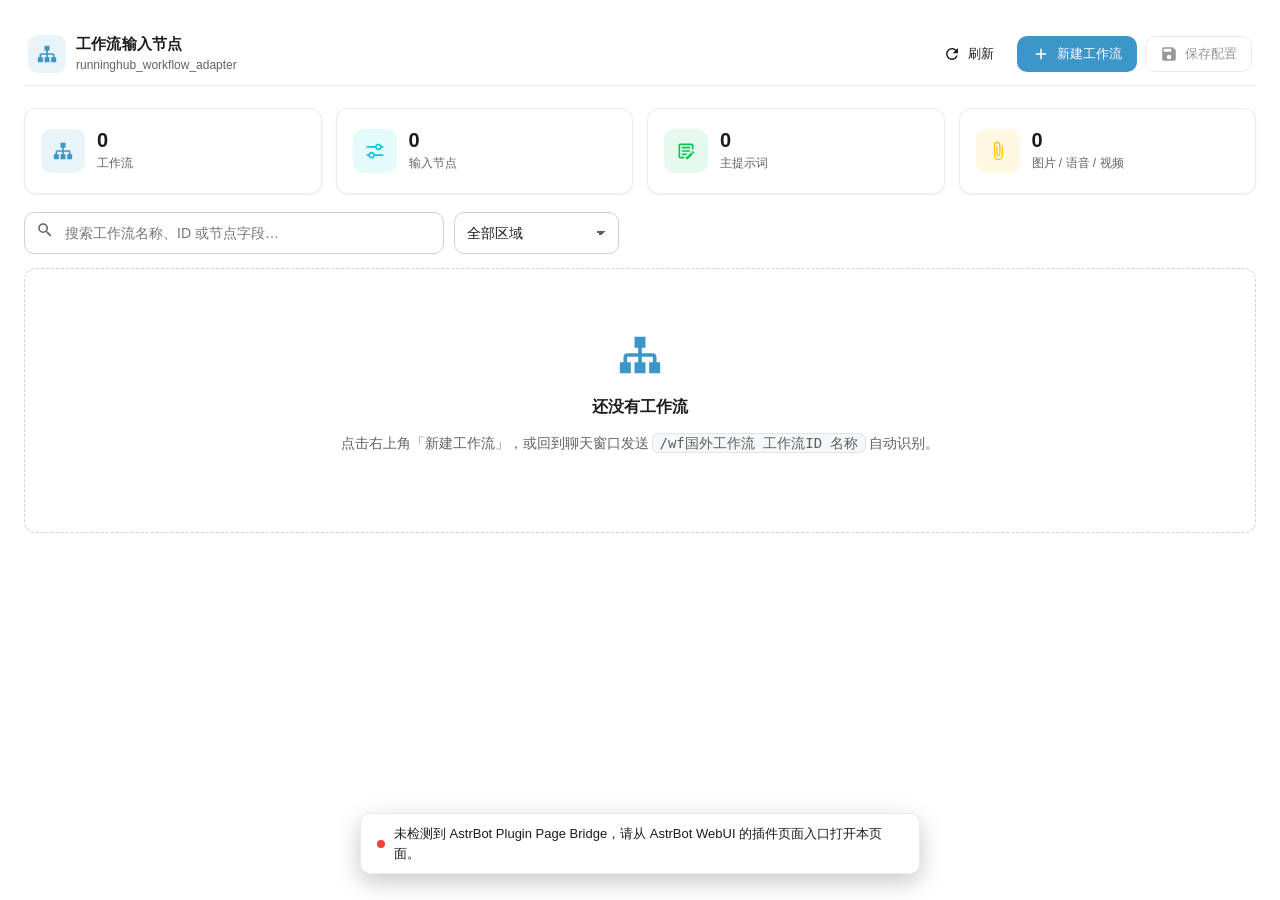
==== pages/workflow-editor/index.html @ 3db3327e "feat: select which recognized nodes to add in page" ====
<!doctype html>
<html lang="zh-CN">
<head>
<meta charset="utf-8">
<meta name="viewport" content="width=device-width, initial-scale=1">
<meta name="color-scheme" content="light dark">
<title>工作流节点配置</title>
<link rel="stylesheet" href="./style.css">
<style>
*{box-sizing:border-box}
.hidden{display:none!important}
:root{
  --primary:#3c96ca;--primary-dark:#1565c0;--primary-light:#e8f3fa;
  --secondary:#2f86bd;--info:#03c9d7;--success:#00c853;--warning:#ffc107;--error:#f44336;
  --bg:#ffffff;--surface:#ffffff;--surface-2:#f6f7fb;--text:#1b1c1d;--muted:rgba(0,0,0,.62);
  --border:#d0d0d0;--divider:rgba(0,0,0,.08);
  --radius:12px;--shadow:0 1px 2px rgba(0,0,0,.06);--shadow-2:0 6px 18px rgba(0,0,0,.10);
  --overlay:rgba(0,0,0,.46);
}
@media (prefers-color-scheme: dark){
  :root{
    --primary:#5ba4d4;--primary-dark:#3a8ab8;--primary-light:#1a2e3d;
    --secondary:#4a95c4;--info:#03c9d7;--success:#52c41a;--warning:#faad14;--error:#ff4d4f;
    --bg:#1a1a1a;--surface:#242424;--surface-2:#2a2a2a;--text:#e8eaed;--muted:rgba(255,255,255,.68);
    --border:#3a3a3a;--divider:rgba(255,255,255,.08);
    --shadow:0 1px 2px rgba(0,0,0,.42);--shadow-2:0 8px 22px rgba(0,0,0,.42);
    --overlay:rgba(0,0,0,.58);
  }
}
html,body{height:100%}
body{
  margin:0;background:var(--bg);color:var(--text);
  font:14px/1.5 Roboto,"Helvetica Neue",Arial,"Segoe UI","PingFang SC","Microsoft YaHei",sans-serif;
  -webkit-font-smoothing:antialiased;
}
svg.icon{display:block;flex:0 0 auto}
.rotate-180{transform:rotate(180deg)}
button{font:inherit;cursor:pointer}
button:disabled{opacity:.45;cursor:not-allowed}
input,select,textarea{
  font:inherit;color:var(--text);background:var(--surface);border:1px solid var(--border);
  border-radius:10px;min-height:42px;padding:9px 12px;outline:none;transition:border-color .15s,box-shadow .15s;
}
input:hover,select:hover,textarea:hover{border-color:rgba(60,150,202,.55)}
input:focus,select:focus,textarea:focus{border-color:var(--primary);box-shadow:0 0 0 1px var(--primary)}
textarea{resize:vertical;min-height:68px}
.app{max-width:1400px;margin:0 auto;padding:22px 24px 72px}
.topbar{
  position:sticky;top:0;z-index:30;display:flex;align-items:center;gap:12px;height:64px;
  padding:0 4px;margin-bottom:22px;background:var(--bg);border-bottom:1px solid var(--divider);
}
.brand{display:flex;align-items:center;gap:10px;min-width:0;margin-right:auto}
.logo-mark{
  width:38px;height:38px;border-radius:10px;flex:0 0 auto;display:grid;place-items:center;
  background:var(--primary-light);color:var(--primary);
}
.brand h1{margin:0;font-size:15px;font-weight:600;letter-spacing:.2px}
.brand .sub{margin:1px 0 0;color:var(--muted);font-size:12px;white-space:nowrap;overflow:hidden;text-overflow:ellipsis}
.actions{display:flex;align-items:center;gap:8px;flex-wrap:wrap}
.btn{
  min-height:36px;padding:0 14px;border-radius:10px;border:1px solid transparent;background:var(--surface-2);color:var(--text);
  display:inline-flex;align-items:center;justify-content:center;gap:7px;font-size:13px;font-weight:500;
  transition:background .15s,color .15s,border-color .15s,box-shadow .15s,opacity .15s;
}
.btn:hover:not(:disabled){background:var(--primary-light)}
.btn.primary{background:var(--primary);color:#fff}
.btn.primary:hover:not(:disabled){background:var(--primary-dark)}
.btn.outlined{background:transparent;border-color:var(--border)}
.btn.outlined:hover:not(:disabled){border-color:var(--primary);color:var(--primary);background:var(--primary-light)}
.btn.text{background:transparent}
.btn.text:hover:not(:disabled){background:var(--primary-light)}
.btn.danger-text{background:transparent;color:var(--error)}
.btn.danger-text:hover:not(:disabled){background:rgba(244,67,54,.08)}
.btn.small{min-height:30px;padding:0 10px;font-size:12px;border-radius:8px}
.icon-btn{
  width:36px;height:36px;display:inline-grid;place-items:center;border-radius:10px;border:none;
  background:transparent;color:var(--muted);transition:.15s;
}
.icon-btn:hover{background:var(--primary-light);color:var(--primary)}
.icon-btn.danger:hover{background:rgba(244,67,54,.08);color:var(--error)}
.icon-btn.small{width:30px;height:30px;border-radius:8px}
.stat-grid{display:grid;grid-template-columns:repeat(4,1fr);gap:14px;margin:0 0 18px}
.stat-card{
  min-height:86px;padding:14px 16px;border:1px solid var(--divider);border-radius:var(--radius);
  background:var(--surface);box-shadow:var(--shadow);display:flex;align-items:center;gap:12px;
  transition:box-shadow .18s,border-color .18s;
}
.stat-card:hover{border-color:var(--border);box-shadow:var(--shadow-2)}
.stat-icon{width:44px;height:44px;border-radius:11px;display:grid;place-items:center;flex:0 0 auto}
.stat-icon.blue{background:var(--primary-light);color:var(--primary)}
.stat-icon.teal{background:rgba(3,201,215,.10);color:var(--info)}
.stat-icon.green{background:rgba(0,200,83,.10);color:var(--success)}
.stat-icon.amber{background:rgba(255,193,7,.12);color:var(--warning)}
.stat-body b{font-size:20px;font-weight:600;line-height:1.15;display:block}
.stat-body span{color:var(--muted);font-size:12px}
.toolbar{display:flex;align-items:center;gap:10px;margin:0 0 14px;flex-wrap:wrap}
.search-wrap{position:relative;flex:1;min-width:220px;max-width:420px}
.search-wrap input{width:100%;padding-left:40px}
.search-wrap .search-icon{position:absolute;left:12px;top:50%;transform:translateY(-50%);color:var(--muted);pointer-events:none}
select{background-image:linear-gradient(45deg,transparent 50%,var(--muted) 50%),linear-gradient(135deg,var(--muted) 50%,transparent 50%);background-position:calc(100% - 17px) 50%,calc(100% - 12px) 50%;background-size:5px 5px;background-repeat:no-repeat;appearance:none;padding-right:30px}
.dirty-badge{
  font-size:12px;font-weight:500;color:var(--warning);background:rgba(255,193,7,.10);border:1px solid rgba(255,193,7,.35);
  padding:4px 10px;border-radius:999px;opacity:0;transform:translateY(2px);transition:.18s;pointer-events:none;
}
.dirty-badge.show{opacity:1;transform:none}
.grid{columns:3 400px;column-gap:14px}
.workflow-card{
  display:inline-block;width:100%;margin:0 0 14px;break-inside:avoid;page-break-inside:avoid;
  border:1px solid var(--divider);border-radius:var(--radius);background:var(--surface);box-shadow:var(--shadow);
  overflow:hidden;animation:rise .18s ease both;transition:border-color .18s,box-shadow .18s;content-visibility:auto;contain-intrinsic-size:auto 230px;
}
.workflow-card:hover{border-color:var(--border);box-shadow:var(--shadow-2)}
@keyframes rise{from{opacity:0;transform:translateY(5px)}to{opacity:1;transform:none}}
.wf-head{display:flex;gap:10px;align-items:flex-start;padding:14px 16px 10px}
.wf-title{min-width:0;flex:1}
.wf-title h2{margin:0;font-size:15px;font-weight:600;display:flex;align-items:center;gap:8px;flex-wrap:wrap}
.wf-title .wf-id{color:var(--muted);font-family:ui-monospace,Consolas,monospace;font-size:12px;font-weight:400;word-break:break-all}
.wf-actions{display:flex;align-items:center;gap:2px;flex:0 0 auto}
.badges{display:flex;gap:6px;flex-wrap:wrap;padding:0 16px 10px}
.badge{
  display:inline-flex;align-items:center;gap:5px;height:24px;font-size:11px;font-weight:500;padding:0 8px;border-radius:7px;
  background:var(--surface-2);color:var(--muted);border:1px solid var(--divider);
}
.badge.overseas{color:var(--primary);background:var(--primary-light);border-color:rgba(60,150,202,.25)}
.badge.domestic{color:var(--secondary);background:rgba(47,134,189,.10);border-color:rgba(47,134,189,.25)}
.badge.llm{color:var(--primary);background:var(--primary-light);border-color:rgba(60,150,202,.3)}
.node-zone{border-top:1px solid var(--divider);padding:12px 16px 16px}
.node-zone-head{display:flex;align-items:center;gap:8px;margin-bottom:9px;color:var(--muted);font-size:12px}
.node-zone-head b{color:var(--text);font-weight:600}
.node-zone-head .spacer{flex:1}
.node-list{display:flex;flex-direction:column;gap:7px;min-height:42px}
.node-empty{border:1px dashed var(--border);border-radius:10px;padding:16px;text-align:center;color:var(--muted);font-size:12px}
.node-row{
  display:grid;grid-template-columns:16px 96px minmax(0,1fr) auto auto;align-items:center;gap:10px 16px;
  border:1px solid var(--divider);border-radius:10px;padding:9px 12px;background:var(--surface-2);
  transition:border-color .14s,box-shadow .14s,transform .14s,opacity .14s;
}
.node-row:hover{border-color:var(--border);box-shadow:var(--shadow)}
.node-row.dragging{opacity:.45;transform:scale(.99)}
.node-row.drop-before{box-shadow:inset 0 3px 0 var(--primary);border-color:var(--primary)}
.node-row.drop-after{box-shadow:inset 0 -3px 0 var(--primary);border-color:var(--primary)}
.drag-handle{cursor:grab;color:var(--muted);user-select:none;display:grid;place-items:center}
.drag-handle:active{cursor:grabbing}
.type-tag{
  display:inline-flex;align-items:center;justify-content:center;gap:5px;height:26px;padding:0 8px;border-radius:7px;
  font-size:11px;font-weight:500;white-space:nowrap;border:1px solid;min-width:34px;width:96px;padding:0 10px;justify-content:flex-start;
}
.type-prompt{color:#1565c0;background:rgba(21,101,192,.08);border-color:rgba(21,101,192,.22)}
.type-text{color:#00838f;background:rgba(0,131,143,.08);border-color:rgba(0,131,143,.22)}
.type-default{color:#546e7a;background:rgba(84,110,122,.08);border-color:rgba(84,110,122,.22)}
.type-image{color:#2e7d32;background:rgba(46,125,50,.08);border-color:rgba(46,125,50,.22)}
.type-audio{color:#ef6c00;background:rgba(239,108,0,.08);border-color:rgba(239,108,0,.22)}
.type-video{color:#ad1457;background:rgba(173,20,87,.08);border-color:rgba(173,20,87,.22)}
@media (prefers-color-scheme: dark){
  .type-prompt{color:#90caf9;background:rgba(144,202,249,.10);border-color:rgba(144,202,249,.25)}
  .type-text{color:#80deea;background:rgba(128,222,234,.10);border-color:rgba(128,222,234,.25)}
  .type-default{color:#b0bec5;background:rgba(176,190,197,.10);border-color:rgba(176,190,197,.25)}
  .type-image{color:#a5d6a7;background:rgba(165,214,167,.10);border-color:rgba(165,214,167,.25)}
  .type-audio{color:#ffcc80;background:rgba(255,204,128,.10);border-color:rgba(255,204,128,.25)}
  .type-video{color:#f48fb1;background:rgba(244,143,177,.10);border-color:rgba(244,143,177,.25)}
}
.node-core{min-width:0;padding-left:2px}
.node-key{display:flex;align-items:baseline;gap:6px;font-family:ui-monospace,Consolas,monospace;font-size:12.5px;font-weight:600}
.node-key .sep{color:var(--muted);font-weight:400}
.node-key .fname{color:var(--primary)}
.node-value{color:var(--muted);font-size:12px;margin-top:2px;white-space:nowrap;overflow:hidden;text-overflow:ellipsis;max-width:360px}
.node-label{font-size:12px;color:var(--muted);max-width:150px;white-space:nowrap;overflow:hidden;text-overflow:ellipsis;justify-self:end;text-align:right}
.node-actions{display:flex;align-items:center;gap:1px}
.empty{border:1px dashed var(--border);border-radius:var(--radius);padding:64px 20px;text-align:center;color:var(--muted);background:var(--surface)}
.empty .big{color:var(--primary);margin-bottom:12px}
.empty h3{margin:0 0 6px;color:var(--text);font-size:16px;font-weight:600}
.empty code{background:var(--surface-2);border:1px solid var(--divider);padding:1px 6px;border-radius:6px}
.template-row{display:flex;align-items:center;gap:8px}
.template-row select{flex:1;min-width:0}
.preview-text{width:100%;min-height:380px;font-family:ui-monospace,Consolas,monospace;font-size:12px;line-height:1.6}
dialog{border:0;padding:0;border-radius:var(--radius);background:var(--surface);color:var(--text);box-shadow:0 24px 48px rgba(0,0,0,.24);width:min(560px,calc(100vw - 28px));max-height:min(86vh,820px)}
#workflowDialog{width:min(720px,calc(100vw - 24px))}
#workflowDialog .form-grid{column-gap:18px}
dialog::backdrop{background:var(--overlay)}
.dialog{display:flex;flex-direction:column;max-height:min(86vh,820px)}
.dialog-head{display:flex;align-items:center;gap:10px;padding:16px 20px;border-bottom:1px solid var(--divider)}
.dialog-head h3{margin:0;font-size:15px;font-weight:600}
.dialog-head .close-x{margin-left:auto}
.dialog-body{padding:16px 20px 20px;overflow:auto}
.form-grid{display:grid;grid-template-columns:1fr 1fr;gap:14px}
.field{display:flex;flex-direction:column;gap:6px;min-width:0}
.field.full{grid-column:1/-1}
.field label{font-size:12px;font-weight:500;color:var(--muted)}
.field .hint{font-size:11.5px;color:var(--muted)}
.field .hint.warn{color:var(--warning)}
.check-row{display:flex;align-items:center;gap:9px;padding:10px 12px;border:1px solid var(--divider);border-radius:10px;background:var(--surface);min-height:42px}
.check-row:hover{border-color:var(--primary)}
.check-row input{width:18px;height:18px;min-height:0;accent-color:var(--primary)}
.dialog-foot{display:flex;justify-content:flex-end;align-items:center;gap:8px;padding:14px 20px;border-top:1px solid var(--divider)}
.analyze-box{border:1px solid var(--divider);border-radius:10px;padding:12px;background:var(--surface-2);min-height:86px}
.analyze-box .node-chip{
  display:inline-flex;align-items:center;gap:6px;margin:0 6px 6px 0;padding:5px 9px;border-radius:7px;
  border:1px solid var(--divider);background:var(--surface);font-size:12px;
}
.node-chip.selectable{cursor:pointer;user-select:none}
.node-chip.selectable:hover{border-color:var(--primary)}
.node-chip.selectable input{width:16px;height:16px;min-height:0;accent-color:var(--primary)}
.analyze-selectbar{display:flex;align-items:center;gap:9px;margin-bottom:9px;color:var(--muted);font-size:12px}
.analyze-selectbar input{width:16px;height:16px;min-height:0;accent-color:var(--primary)}
.analyze-selectbar .spacer{flex:1}
.analyze-box .muted{color:var(--muted);font-size:12px}
#toasts{position:fixed;left:50%;bottom:26px;transform:translateX(-50%);z-index:80;display:flex;flex-direction:column;align-items:center;gap:8px;pointer-events:none;width:min(560px,calc(100vw - 32px))}
.toast{
  min-width:260px;max-width:100%;padding:10px 16px;border-radius:10px;background:var(--surface);color:var(--text);
  border:1px solid var(--divider);box-shadow:0 8px 24px rgba(0,0,0,.22);font-size:13px;display:flex;gap:9px;align-items:center;
  animation:toast-in .18s ease both;
}
.toast::before{content:"";width:8px;height:8px;border-radius:50%;background:var(--primary);flex:0 0 auto}
.toast.ok::before{background:var(--success)}.toast.err::before{background:var(--error)}.toast.warn::before{background:var(--warning)}
@keyframes toast-in{from{opacity:0;transform:translateY(8px)}to{opacity:1;transform:none}}
.toast.out{opacity:0;transform:translateY(6px);transition:.18s}
::-webkit-scrollbar{width:10px;height:10px}
::-webkit-scrollbar-thumb{background:var(--border);border-radius:5px;border:2px solid var(--bg)}
@media (max-width:640px){
  .stat-grid{grid-template-columns:repeat(2,1fr)}
  .grid{columns:1;column-gap:0}
  .app{padding:12px 12px 64px}
  .brand .sub{display:none}
  .topbar{height:56px;margin-bottom:14px}
  .node-row{grid-template-columns:12px 88px minmax(0,1fr) auto;grid-template-areas:"drag tag core actions"}
  .type-tag{width:88px}
  .drag-handle{grid-area:drag}.type-tag{grid-area:tag}.node-core{grid-area:core}.node-actions{grid-area:actions}
  .node-label{display:none}
  .form-grid{grid-template-columns:1fr}
  dialog{width:calc(100vw - 20px)}
}
</style>
</head>
<body>
<div class="app">
  <header class="topbar">
    <div class="brand">
      <div class="logo-mark"><span class="icon icon-sitemap" style="width:20px;height:20px" aria-hidden="true"></span></div>
      <div>
        <h1>工作流输入节点</h1>
        <p class="sub" id="pluginMeta">runninghub_workflow_adapter</p>
      </div>
    </div>
    <div class="actions">
      <button class="btn text" id="refreshBtn" title="重新读取配置"><span class="icon icon-refresh" style="width:18px;height:18px" aria-hidden="true"></span>刷新</button>
      <button class="btn primary" id="addWorkflowBtn"><span class="icon icon-plus" style="width:18px;height:18px" aria-hidden="true"></span>新建工作流</button>
      <button class="btn outlined" id="saveBtn" disabled><span class="icon icon-save" style="width:18px;height:18px" aria-hidden="true"></span>保存配置</button>
    </div>
  </header>

  <section class="stat-grid" id="statGrid">
    <div class="stat-card"><div class="stat-icon blue"><span class="icon icon-sitemap" style="width:20px;height:20px" aria-hidden="true"></span></div><div class="stat-body"><b id="statWorkflows">0</b><span>工作流</span></div></div>
    <div class="stat-card"><div class="stat-icon teal"><span class="icon icon-tune" style="width:20px;height:20px" aria-hidden="true"></span></div><div class="stat-body"><b id="statNodes">0</b><span>输入节点</span></div></div>
    <div class="stat-card"><div class="stat-icon green"><span class="icon icon-prompt" style="width:20px;height:20px" aria-hidden="true"></span></div><div class="stat-body"><b id="statPrompts">0</b><span>主提示词</span></div></div>
    <div class="stat-card"><div class="stat-icon amber"><span class="icon icon-paperclip" style="width:20px;height:20px" aria-hidden="true"></span></div><div class="stat-body"><b id="statFiles">0</b><span>图片 / 语音 / 视频</span></div></div>
  </section>

  <div class="toolbar">
    <div class="search-wrap">
      <span class="search-icon"><span class="icon icon-magnify" style="width:18px;height:18px" aria-hidden="true"></span></span>
      <input id="searchInput" type="search" placeholder="搜索工作流名称、ID 或节点字段…" autocomplete="off">
    </div>
    <select id="regionFilter" aria-label="按区域筛选">
      <option value="all">全部区域</option>
      <option value="overseas">国外 runninghub.ai</option>
      <option value="domestic">国内 runninghub.cn</option>
    </select>
    <span class="dirty-badge" id="dirtyBadge">● 未保存</span>
  </div>

  <main class="grid" id="workflowGrid"></main>
  <div class="empty hidden" id="emptyState">
    <div class="big"><span class="icon icon-sitemap" style="width:44px;height:44px" aria-hidden="true"></span></div>
    <h3>还没有工作流</h3>
    <p>点击右上角「新建工作流」，或回到聊天窗口发送 <code>/wf国外工作流 工作流ID 名称</code> 自动识别。</p>
  </div>
</div>

<dialog id="workflowDialog">
  <div class="dialog">
    <div class="dialog-head"><h3 id="workflowDialogTitle">新建工作流</h3><button class="icon-btn close-x" data-close="workflowDialog"><span class="icon icon-close" style="width:18px;height:18px" aria-hidden="true"></span></button></div>
    <div class="dialog-body">
      <div class="form-grid">
        <div class="field full"><label for="wfName">工作流名称 *</label><input id="wfName" maxlength="64" placeholder="例如：动漫生图"></div>
        <div class="field full"><label for="wfId">工作流 ID *</label><input id="wfId" maxlength="64" placeholder="例如：2087492768787685378"></div>
        <div class="field"><label for="wfInstance">设备类型</label>
          <select id="wfInstance"><option value="Standard">Standard</option><option value="Plus">Plus</option><option value="Ultra">Ultra</option></select>
        </div>
        <div class="field"><label for="wfRegion">区域</label>
          <select id="wfRegion"><option value="overseas">国外 runninghub.ai</option><option value="domestic">国内 runninghub.cn</option></select>
        </div>
        <div class="field full">
          <label for="wfTemplate">LLM 扩写模板</label>
          <div class="template-row">
            <select id="wfTemplate"></select>
            <button class="btn outlined small" id="wfUploadBtn" type="button"><span class="icon icon-upload" style="width:14px;height:14px" aria-hidden="true"></span>上传</button>
            <button class="btn text small" id="wfPreviewBtn" type="button"><span class="icon icon-preview" style="width:14px;height:14px" aria-hidden="true"></span>预览</button>
          </div>
          <input type="file" id="wfTemplateFile" accept=".txt,.md,text/plain,text/markdown" hidden>
          <div class="hint" id="wfTemplateHint">模板存放在插件 prompt/ 目录，上传成功后会自动选中。</div>
        </div>
        <div class="field full"><label class="check-row"><input type="checkbox" id="wfEnhance"> 启用 LLM 提示词扩写</label></div>
      </div>
    </div>
    <div class="dialog-foot">
      <button class="btn text" data-close="workflowDialog">取消</button>
      <button class="btn primary" id="workflowSaveBtn"><span class="icon icon-save" style="width:18px;height:18px" aria-hidden="true"></span>保存工作流</button>
    </div>
  </div>
</dialog>

<dialog id="nodeDialog">
  <div class="dialog">
    <div class="dialog-head"><h3 id="nodeDialogTitle">添加输入节点</h3><button class="icon-btn close-x" data-close="nodeDialog"><span class="icon icon-close" style="width:18px;height:18px" aria-hidden="true"></span></button></div>
    <div class="dialog-body">
      <div class="form-grid">
        <div class="field full"><label for="nodeWorkflow">所属工作流</label><select id="nodeWorkflow"></select></div>
        <div class="field"><label for="nodeId">节点 ID *</label><input id="nodeId" maxlength="32" placeholder="例如：353"></div>
        <div class="field"><label for="nodeField">字段名</label><input id="nodeField" maxlength="64" placeholder="prompt / width / image"></div>
        <div class="field"><label for="nodeType">节点类型</label>
          <select id="nodeType">
            <option value="">自动推断</option>
            <option value="prompt">主提示词（接收命令 / 扩写文本）</option>
            <option value="text">可编辑配置（上传后询问修改）</option>
            <option value="default">固定默认值</option>
            <option value="image">图片（等待上传）</option>
            <option value="audio">语音（等待上传）</option>
            <option value="video">视频（等待上传）</option>
          </select>
        </div>
        <div class="field"><label for="nodeLabel">输入说明</label><input id="nodeLabel" maxlength="64" placeholder="例如：角色参考图"></div>
        <div class="field full"><label for="nodeValue">默认值 / 输入内容</label><input id="nodeValue" placeholder="留空则运行时由用户提供或等待上传"></div>
        <div class="field full"><div class="hint" id="nodeTypeHint"></div></div>
      </div>
    </div>
    <div class="dialog-foot">
      <button class="btn text" data-close="nodeDialog">取消</button>
      <button class="btn primary" id="nodeSaveBtn"><span class="icon icon-save" style="width:18px;height:18px" aria-hidden="true"></span>保存节点</button>
    </div>
  </div>
</dialog>

<dialog id="analyzeDialog">
  <div class="dialog">
    <div class="dialog-head"><h3>智能识别节点</h3><button class="icon-btn close-x" data-close="analyzeDialog"><span class="icon icon-close" style="width:18px;height:18px" aria-hidden="true"></span></button></div>
    <div class="dialog-body">
      <div class="form-grid">
        <div class="field full"><label>目标工作流</label><div class="hint" id="azWorkflowName" style="font-size:13px"></div></div>
        <div class="field"><label for="azRegion">拉取区域</label>
          <select id="azRegion"><option value="overseas">国外 runninghub.ai</option><option value="domestic">国内 runninghub.cn</option></select>
        </div>
        <div class="field"><label class="check-row"><input type="checkbox" id="azDetailed"> 详细识别全部节点</label></div>
        <div class="field full"><div class="analyze-box" id="azResult"><div class="muted">点击下方按钮拉取工作流并识别输入节点；结果不会自动保存。</div></div></div>
      </div>
    </div>
    <div class="dialog-foot" style="flex-wrap:wrap">
      <button class="btn outlined" id="azMergeBtn" hidden><span class="icon icon-plus" style="width:16px;height:16px" aria-hidden="true"></span>添加选中节点</button>
      <button class="btn primary" id="azReplaceBtn" hidden><span class="icon icon-refresh" style="width:16px;height:16px" aria-hidden="true"></span>替换为选中节点</button>
      <button class="btn primary" id="azRunBtn"><span class="icon icon-auto" style="width:16px;height:16px" aria-hidden="true"></span>开始识别</button>
    </div>
  </div>
</dialog>

<dialog id="templatePreviewDialog">
  <div class="dialog">
    <div class="dialog-head"><h3 id="templatePreviewTitle">模板预览</h3><button class="icon-btn close-x" data-close="templatePreviewDialog"><span class="icon icon-close" style="width:18px;height:18px" aria-hidden="true"></span></button></div>
    <div class="dialog-body"><textarea class="preview-text" id="templatePreviewContent" readonly></textarea></div>
    <div class="dialog-foot"><button class="btn text" data-close="templatePreviewDialog">关闭</button></div>
  </div>
</dialog>

<dialog id="confirmDialog">
  <div class="dialog">
    <div class="dialog-head"><h3 id="confirmTitle">确认操作</h3></div>
    <div class="dialog-body"><p id="confirmText" style="color:var(--muted);margin:0"></p></div>
    <div class="dialog-foot">
      <button class="btn text" id="confirmCancelBtn">取消</button>
      <button class="btn danger-text" id="confirmOkBtn">确认</button>
    </div>
  </div>
</dialog>

<div id="toasts"></div>

<script type="module">
const bridge = window.AstrBotPluginPage;

function svgIcon(name, size = 18, extra = "") {
  return `<span class="icon icon-${name}${extra ? " " + extra : ""}" style="width:${size}px;height:${size}px" aria-hidden="true"></span>`;
}

const TYPE_META = {
  prompt:  { label: "主提示词", icon: "prompt", cls: "type-prompt",  hint: "接收 /wf运行 后的描述文本或 LLM 扩写结果，每个工作流最多 1 个" },
  text:    { label: "可编辑配置", icon: "tune", cls: "type-text",   hint: "先使用默认值；上传文件后会询问用户是否修改" },
  default: { label: "固定默认值", icon: "lock", cls: "type-default", hint: "固定使用默认值，运行时不询问" },
  image:   { label: "图片", icon: "image", cls: "type-image", hint: "无默认值时按顺序等待用户上传图片" },
  audio:   { label: "语音", icon: "audio", cls: "type-audio", hint: "无默认值时按顺序等待用户上传语音" },
  video:   { label: "视频", icon: "video", cls: "type-video", hint: "无默认值时按顺序等待用户上传视频" },
  "":      { label: "自动推断", icon: "auto", cls: "type-default", hint: "按字段名自动判断：image→图片、audio/voice→语音、video→视频，其余→文字" }
};

const state = { workflows: [], templates: [], original: null, dirty: false, saving: false, loading: true, search: "", region: "all" };
let workflowDialogIndex = -1;
let nodeDialogState = { wf: -1, node: -1 };
let analyzeState = { wf: -1, nodes: [], method: "" };
let confirmResolver = null;

const $ = (id) => document.getElementById(id);

function clone(value) {
  if (typeof structuredClone === "function") return structuredClone(value);
  return JSON.parse(JSON.stringify(value));
}
function esc(value) {
  return String(value ?? "").replace(/[&<>"']/g, (c) => (
    { "&": "&amp;", "<": "&lt;", ">": "&gt;", '"': "&quot;", "'": "&#39;" }[c]
  ));
}
function normalizeApiResponse(raw) {
  // AstrBot 页面桥会把后端 { success, data } 的 data 剥掉再传给 iframe，
  // 这里统一归一化成业务数据，兼容桥已拆包和未拆包两种行为。
  if (!raw || typeof raw !== "object") return raw;
  if (raw.success === false) return raw;
  if (raw.data && typeof raw.data === "object") return raw.data;
  return raw;
}
function toast(message, type = "info", duration = 3200) {
  const el = document.createElement("div");
  el.className = `toast ${type === "ok" ? "ok" : type === "err" ? "err" : type === "warn" ? "warn" : ""}`;
  el.textContent = message;
  $("toasts").appendChild(el);
  setTimeout(() => { el.classList.add("out"); setTimeout(() => el.remove(), 220); }, duration);
}
function setDirty(dirty) {
  state.dirty = dirty;
  $("dirtyBadge").classList.toggle("show", dirty);
  $("saveBtn").disabled = state.saving || !dirty;
  $("saveBtn").textContent = dirty ? "保存配置 ●" : "保存配置";
}
function inferType(fieldName) {
  const f = String(fieldName || "").toLowerCase();
  if (/(image|pic|photo|img)/.test(f)) return "image";
  if (/(audio|voice|sound|music|speech)/.test(f)) return "audio";
  if (/(video|mp4|mov|webm|clip)/.test(f)) return "video";
  return "text";
}
function effectiveType(node) {
  if (node && node.value_type) return node.value_type;
  const auto = node && node.effective_type;
  if (auto && auto !== "text") return auto;
  if (node && node.field_name) return inferType(node.field_name);
  return "text";
}
function typeMeta(type) { return TYPE_META[type] || TYPE_META[""]; }
function valuePreview(node) {
  const v = String(node.field_value || "").trim();
  if (v) return v;
  const t = effectiveType(node);
  if (t === "prompt") return "运行时接收命令文本";
  if (t === "image" || t === "audio" || t === "video") return "等待用户上传";
  if (t === "text") return "可编辑配置（空默认值）";
  return "空默认值";
}
function normalizeNode(raw) {
  const valueType = String(raw?.value_type || "").toLowerCase();
  return {
    node_id: String(raw?.node_id || "").trim(),
    field_name: String(raw?.field_name || "prompt").trim() || "prompt",
    field_value: String(raw?.field_value || ""),
    value_type: valueType === "auto" ? "" : valueType,
    label: String(raw?.label || "").trim()
  };
}
function validateNode(raw) {
  const node = normalizeNode(raw);
  if (!node.node_id) return { ok: false, message: "节点 ID 不能为空", node };
  return { ok: true, node };
}

function filterWorkflows() {
  const q = state.search.trim().toLowerCase();
  return state.workflows
    .map((wf, index) => ({ wf, index }))
    .filter(({ wf }) => state.region === "all" || wf.region === state.region)
    .map(({ wf, index }) => {
      if (!q) return { wf, index, nodes: wf.nodes };
      const wfHit = [wf.name, wf.workflow_id].some((v) => String(v).toLowerCase().includes(q));
      const nodes = wfHit ? wf.nodes : wf.nodes.filter((node) =>
        [node.node_id, node.field_name, node.label, node.field_value, node.value_type]
          .some((v) => String(v).toLowerCase().includes(q))
      );
      return nodes.length ? { wf, index, nodes } : null;
    })
    .filter(Boolean);
}

function renderStats() {
  let nodes = 0, prompts = 0, files = 0;
  for (const wf of state.workflows) {
    nodes += wf.nodes.length;
    for (const node of wf.nodes) {
      const t = effectiveType(node);
      if (t === "prompt") prompts += 1;
      if (t === "image" || t === "audio" || t === "video") files += 1;
    }
  }
  $("statWorkflows").textContent = state.workflows.length;
  $("statNodes").textContent = nodes;
  $("statPrompts").textContent = prompts;
  $("statFiles").textContent = files;
}

function nodeRowHTML(wfIndex, nodeIndex) {
  const node = state.workflows[wfIndex].nodes[nodeIndex];
  const t = effectiveType(node);
  const meta = typeMeta(t);
  return `
    <div class="node-row" draggable="true" data-wf="${wfIndex}" data-node="${nodeIndex}">
      <span class="drag-handle" title="拖动排序">${svgIcon("drag", 14)}</span>
      <span class="type-tag ${meta.cls}">${svgIcon(meta.icon, 14)}<span>${esc(meta.label)}</span></span>
      <div class="node-core">
        <div class="node-key"><span>${esc(node.node_id)}</span><span class="sep">·</span><span class="fname">${esc(node.field_name)}</span></div>
        <div class="node-value" title="${esc(node.field_value || "")}">${esc(valuePreview(node))}</div>
      </div>
      <div class="node-label" title="${esc(node.label || "")}">${esc(node.label || "未设置说明")}</div>
      <div class="node-actions">
        <button class="icon-btn small" data-act="move-node" data-wf="${wfIndex}" data-node="${nodeIndex}" data-dir="-1" title="上移">${svgIcon("up", 15)}</button>
        <button class="icon-btn small" data-act="move-node" data-wf="${wfIndex}" data-node="${nodeIndex}" data-dir="1" title="下移">${svgIcon("up", 15, "rotate-180")}</button>
        <button class="icon-btn small" data-act="edit-node" data-wf="${wfIndex}" data-node="${nodeIndex}" title="编辑">${svgIcon("pencil", 15)}</button>
        <button class="icon-btn small danger" data-act="del-node" data-wf="${wfIndex}" data-node="${nodeIndex}" title="删除">${svgIcon("delete", 15)}</button>
      </div>
    </div>`;
}

function workflowCardHTML({ wf, index, nodes }) {
  const regionText = wf.region === "domestic" ? "国内" : "国外";
  const regionCls = wf.region === "domestic" ? "domestic" : "overseas";
  const rows = nodes.map((node) => {
    const realIndex = wf.nodes.indexOf(node);
    return nodeRowHTML(index, realIndex);
  }).join("");
  return `
    <article class="workflow-card">
      <div class="wf-head">
        <div class="wf-title">
          <h2>${esc(wf.name)}</h2>
          <span class="wf-id">${esc(wf.workflow_id)}</span>
        </div>
        <div class="wf-actions">
          <button class="btn small" data-act="analyze" data-wf="${index}" title="拉取工作流并智能识别节点">${svgIcon("auto", 14)}识别</button>
          <button class="btn small" data-act="add-node" data-wf="${index}">${svgIcon("plus", 14)}节点</button>
          <button class="icon-btn small" data-act="edit-wf" data-wf="${index}" title="编辑工作流">${svgIcon("pencil", 15)}</button>
          <button class="icon-btn small danger" data-act="del-wf" data-wf="${index}" title="删除工作流">${svgIcon("delete", 15)}</button>
        </div>
      </div>
      <div class="badges">
        <span class="badge ${regionCls}">${regionText} · runninghub.${wf.region === "domestic" ? "cn" : "ai"}</span>
        <span class="badge">⚡ ${esc(wf.instance_type)}</span>
        ${wf.llm_enhance ? '<span class="badge llm">✦ LLM 扩写</span>' : ""}
        <span class="badge">${svgIcon("tune", 12)} ${wf.nodes.length} 个节点</span>
      </div>
      <div class="node-zone">
        <div class="node-zone-head"><b>输入节点</b><span>拖动左侧把手调整顺序</span><span class="spacer"></span>${nodes.length !== wf.nodes.length ? `<span>已筛选 ${nodes.length}/${wf.nodes.length}</span>` : ""}</div>
        <div class="node-list">${rows || '<div class="node-empty">还没有输入节点，点击右上角「添加节点」</div>'}</div>
      </div>
    </article>`;
}

function render() {
  const filtered = filterWorkflows();
  renderStats();
  const grid = $("workflowGrid");
  grid.innerHTML = filtered.map(workflowCardHTML).join("");
  $("emptyState").classList.toggle("hidden", filtered.length > 0 || state.loading);
  grid.classList.toggle("hidden", filtered.length === 0);
}

function mutate(fn) {
  fn();
  setDirty(true);
  render();
}

function populateWorkflowSelect(selectedName = "") {
  const sel = $("nodeWorkflow");
  sel.innerHTML = state.workflows.map((wf) =>
    `<option value="${esc(wf.name)}"${wf.name === selectedName ? " selected" : ""}>${esc(wf.name)}</option>`
  ).join("");
}

function formatSize(size) {
  const n = Number(size || 0);
  if (n < 1024) return `${n} B`;
  if (n < 1024 * 1024) return `${(n / 1024).toFixed(1)} KB`;
  return `${(n / 1024 / 1024).toFixed(2)} MB`;
}

function populateTemplateSelect(currentPath = "") {
  const sel = $("wfTemplate");
  const known = new Set(state.templates.map((t) => t.path));
  const options = ['<option value="">不使用模板</option>'];
  if (currentPath && !known.has(currentPath)) {
    options.push(`<option value="${esc(currentPath)}">${esc(currentPath)}</option>`);
  }
  for (const t of state.templates) {
    options.push(`<option value="${esc(t.path)}">${esc(t.path)} · ${formatSize(t.size)}</option>`);
  }
  sel.innerHTML = options.join("");
  if (currentPath && Array.from(sel.options).some((option) => option.value === currentPath)) {
    sel.value = currentPath;
  } else {
    sel.value = "";
  }
  updateTemplateHint();
}

function updateTemplateHint() {
  const path = $("wfTemplate").value;
  const t = state.templates.find((item) => item.path === path);
  const hint = $("wfTemplateHint");
  if (!path) hint.textContent = "未选择模板；模板存放在插件 prompt/ 目录。";
  else if (t) hint.textContent = `${t.name} · ${formatSize(t.size)}`;
  else hint.textContent = `自定义路径：${path}`;
}

async function loadTemplates() {
  try {
    const res = normalizeApiResponse(await bridge.apiGet("page/prompt-templates"));
    if (res && res.success !== false) {
      const list = Array.isArray(res.templates) ? clone(res.templates) : [];
      if (list.length) state.templates = list;
    }
  } catch (err) {
    // page/config 已附带模板列表，这里刷新失败时保留已有数据即可。
    console.warn("读取模板列表失败：", err);
  }
}

async function uploadTemplate(file) {
  if (!file) return;
  if (file.size > 2 * 1024 * 1024) {
    toast("模板文件不能超过 2MB", "err");
    return;
  }
  try {
    let res;
    try {
      res = await bridge.upload("page/prompt-templates", file);
    } catch (uploadErr) {
      // bridge.upload 在部分 AstrBot 版本 / 网络环境下会抛 NetworkError，
      // 这里退化为 JSON 上传，后端同样支持。
      console.warn("bridge.upload failed, fallback to JSON upload:", uploadErr);
      const content = await file.text();
      res = await bridge.apiPost("page/prompt-templates", {
        filename: file.name,
        content,
      });
    }
    res = normalizeApiResponse(res);
    if (!res || res.success === false) throw new Error(res?.message || "上传失败");
    await loadTemplates();
    const path = res.path || res.data?.path || "";
    populateTemplateSelect(path || `prompt/${file.name}`);
    toast(res.message || "模板已上传", "ok");
  } catch (err) {
    toast(`上传失败：${err?.message || err}`, "err", 5200);
  }
}

async function previewSelectedTemplate() {
  const path = $("wfTemplate").value;
  if (!path) {
    toast("请先选择一个模板", "warn");
    return;
  }
  try {
    const res = normalizeApiResponse(await bridge.apiGet("page/prompt-template", { name: path }));
    if (!res || res.success === false) throw new Error(res?.message || "读取模板失败");
    const content = res.content || res.data?.content || "";
    if (!content) throw new Error("模板内容为空");
    $("templatePreviewTitle").textContent = path;
    $("templatePreviewContent").value = content;
    $("templatePreviewDialog").showModal();
  } catch (err) {
    toast(`预览失败：${err?.message || err}`, "err", 5200);
  }
}

function openWorkflowDialog(index) {
  workflowDialogIndex = index;
  const wf = index >= 0 ? state.workflows[index] : null;
  $("workflowDialogTitle").textContent = wf ? "编辑工作流" : "新建工作流";
  $("wfName").value = wf?.name || "";
  $("wfId").value = wf?.workflow_id || "";
  $("wfInstance").value = wf?.instance_type || "Standard";
  $("wfRegion").value = wf?.region || "overseas";
  $("wfEnhance").checked = Boolean(wf?.llm_enhance);
  populateTemplateSelect(wf?.llm_template_path || "");
  $("workflowDialog").showModal();
}

function saveWorkflowFromDialog() {
  const name = $("wfName").value.trim();
  const workflowId = $("wfId").value.trim();
  if (!name) return toast("请填写工作流名称", "err");
  if (!workflowId) return toast("请填写工作流 ID", "err");
  const duplicate = state.workflows.findIndex((wf, i) => wf.name === name && i !== workflowDialogIndex);
  if (duplicate >= 0) return toast(`工作流名称「${name}」已存在`, "err");
  const data = {
    name,
    workflow_id: workflowId,
    instance_type: $("wfInstance").value,
    region: $("wfRegion").value,
    llm_enhance: $("wfEnhance").checked,
    llm_template_path: $("wfTemplate").value.trim(),
    nodes: workflowDialogIndex >= 0 ? clone(state.workflows[workflowDialogIndex].nodes) : []
  };
  mutate(() => {
    if (workflowDialogIndex >= 0) state.workflows[workflowDialogIndex] = data;
    else state.workflows.push(data);
  });
  $("workflowDialog").close();
  toast(workflowDialogIndex >= 0 ? "工作流已更新（记得保存）" : "工作流已添加（记得保存）", "ok");
}

function updateNodeTypeHint() {
  const valueType = $("nodeType").value;
  const fieldName = $("nodeField").value.trim();
  const hint = $("nodeTypeHint");
  if (valueType) hint.textContent = typeMeta(valueType).hint;
  else hint.textContent = `自动推断：字段名「${fieldName || "空"}」将按 ${inferType(fieldName || "prompt")} 处理。`;
}

function openNodeDialog(wfIndex, nodeIndex) {
  nodeDialogState = { wf: wfIndex, node: nodeIndex };
  const node = nodeIndex >= 0 ? state.workflows[wfIndex].nodes[nodeIndex] : null;
  populateWorkflowSelect(state.workflows[wfIndex].name);
  $("nodeWorkflow").disabled = nodeIndex >= 0;
  $("nodeDialogTitle").textContent = node ? "编辑输入节点" : "添加输入节点";
  $("nodeId").value = node?.node_id || "";
  $("nodeField").value = node?.field_name || "prompt";
  $("nodeValue").value = node?.field_value || "";
  $("nodeType").value = node?.value_type || "";
  $("nodeLabel").value = node?.label || "";
  updateNodeTypeHint();
  $("nodeDialog").showModal();
}

function saveNodeFromDialog() {
  const check = validateNode({
    node_id: $("nodeId").value,
    field_name: $("nodeField").value,
    field_value: $("nodeValue").value,
    value_type: $("nodeType").value,
    label: $("nodeLabel").value
  });
  if (!check.ok) return toast(check.message, "err");
  const targetName = $("nodeWorkflow").value;
  let wfIndex = state.workflows.findIndex((wf) => wf.name === targetName);
  if (wfIndex < 0) wfIndex = nodeDialogState.wf;
  if (wfIndex < 0) return toast("请先创建或选择工作流", "err");
  const wf = state.workflows[wfIndex];
  const node = check.node;
  const duplicate = wf.nodes.findIndex((n, i) =>
    n.node_id === node.node_id && n.field_name === node.field_name && i !== nodeDialogState.node
  );
  if (duplicate >= 0) return toast(`节点 ${node.node_id}/${node.field_name} 已存在`, "err");
  if (node.value_type === "prompt") {
    const promptIndex = wf.nodes.findIndex((n, i) =>
      i !== nodeDialogState.node && effectiveType(n) === "prompt" && String(n.value_type || "") === "prompt"
    );
    if (promptIndex >= 0) return toast("该工作流已有主提示词节点，最多 1 个", "err");
  }
  mutate(() => {
    if (nodeDialogState.node >= 0) wf.nodes[nodeDialogState.node] = node;
    else wf.nodes.push(node);
  });
  $("nodeDialog").close();
  toast(nodeDialogState.node >= 0 ? "节点已更新" : "节点已添加", "ok");
}

function askConfirm(title, text, okLabel = "确认") {
  $("confirmTitle").textContent = title;
  $("confirmText").textContent = text;
  $("confirmOkBtn").textContent = okLabel;
  $("confirmDialog").showModal();
  return new Promise((resolve) => { confirmResolver = resolve; });
}

async function loadConfig() {
  state.loading = true;
  render();
  const res = normalizeApiResponse(await bridge.apiGet("page/config"));
  if (!res || res.success === false) throw new Error(res?.message || "读取配置失败");
  const data = res;
  state.workflows = Array.isArray(data.workflows) ? clone(data.workflows) : [];
  if (Array.isArray(data.prompt_templates)) state.templates = clone(data.prompt_templates);
  state.original = clone(state.workflows);
  state.loading = false;
  setDirty(false);
  render();
  $("pluginMeta").textContent = data.plugin_name || "runninghub_workflow_adapter";
}

async function saveConfig() {
  if (state.saving) return;
  state.saving = true;
  $("saveBtn").disabled = true;
  $("saveBtn").textContent = "保存中…";
  try {
    const res = normalizeApiResponse(await bridge.apiPost("page/config", { workflows: state.workflows }));
    if (!res || res.success === false) throw new Error(res?.message || "保存失败");
    state.original = clone(state.workflows);
    setDirty(false);
    toast(res.message || `已保存 ${res.workflow_nodes || 0} 个节点`, "ok");
  } catch (err) {
    toast(String(err?.message || err), "err", 5000);
  } finally {
    state.saving = false;
    setDirty(state.dirty);
  }
}

async function runAnalyze() {
  const wfIndex = analyzeState.wf;
  if (wfIndex < 0) return;
  const wf = state.workflows[wfIndex];
  const btn = $("azRunBtn");
  btn.disabled = true;
  btn.textContent = "识别中…";
  try {
    const res = normalizeApiResponse(await bridge.apiPost("page/analyze", {
      workflow_id: wf.workflow_id,
      region: $("azRegion").value,
      detailed: $("azDetailed").checked
    }));
    if (!res || res.success === false) throw new Error(res?.message || "识别失败");
    analyzeState.nodes = (res.nodes || []).map(normalizeNode).filter((n) => n.node_id);
    analyzeState.method = res.method || "";
    $("azResult").innerHTML = analyzeState.nodes.length
      ? `<div class="muted" style="margin-bottom:8px">识别方式：${esc(analyzeState.method)} · 共 ${analyzeState.nodes.length} 个候选节点</div>` +
        `<div class="analyze-selectbar"><label><input type="checkbox" id="azSelectAll" checked> 全选</label><span class="spacer"></span><span id="azSelectedCount"></span></div>` +
        analyzeState.nodes.map((n, i) =>
          `<label class="node-chip selectable"><input type="checkbox" data-az-node="${i}" checked> ${esc(n.node_id)} · ${esc(n.field_name)} · ${esc(typeMeta(effectiveType(n)).label)}${n.label ? ` · ${esc(n.label)}` : ""}</label>`
        ).join("")
      : '<div class="muted">没有识别到可编辑输入节点。</div>';
    $("azReplaceBtn").hidden = analyzeState.nodes.length === 0;
    $("azMergeBtn").hidden = analyzeState.nodes.length === 0;
    updateAnalyzeSelection();
    toast(`识别完成：${analyzeState.nodes.length} 个候选节点，请勾选要添加的节点`, "ok");
  } catch (err) {
    $("azResult").innerHTML = `<div class="muted" style="color:var(--danger)">${esc(String(err?.message || err))}</div>`;
    $("azReplaceBtn").hidden = true;
    $("azMergeBtn").hidden = true;
    toast(String(err?.message || err), "err", 5000);
  } finally {
    btn.disabled = false;
    btn.textContent = "开始识别";
  }
}

function selectedAnalyzeNodes() {
  const checks = Array.from($("azResult").querySelectorAll('input[data-az-node]'));
  return analyzeState.nodes.filter((_, index) => checks[index]?.checked);
}

function updateAnalyzeSelection() {
  const checks = Array.from($("azResult").querySelectorAll('input[data-az-node]'));
  const checked = checks.filter((item) => item.checked).length;
  const count = $("azSelectedCount");
  if (count) count.textContent = `已选 ${checked} / ${analyzeState.nodes.length}`;
  $("azReplaceBtn").hidden = checked === 0 || analyzeState.nodes.length === 0;
  $("azMergeBtn").hidden = checked === 0 || analyzeState.nodes.length === 0;
}

function applyAnalyze(mode) {
  const wf = state.workflows[analyzeState.wf];
  if (!wf) return;
  const selected = selectedAnalyzeNodes();
  if (!selected.length) {
    toast("请先勾选要添加的节点", "warn");
    return;
  }
  mutate(() => {
    if (mode === "replace") {
      wf.nodes = clone(selected);
    } else {
      for (const node of selected) {
        const index = wf.nodes.findIndex((n) => n.node_id === node.node_id && n.field_name === node.field_name);
        if (index >= 0) wf.nodes[index] = node;
        else wf.nodes.push(node);
      }
    }
  });
  $("analyzeDialog").close();
  toast(mode === "replace" ? "已替换为选中节点" : `已添加 ${selected.length} 个选中节点`, "ok");
}

function openAnalyzeDialog(wfIndex) {
  const wf = state.workflows[wfIndex];
  if (!wf) return;
  analyzeState = { wf: wfIndex, nodes: [], method: "" };
  $("azWorkflowName").textContent = `${wf.name} · ${wf.workflow_id}`;
  $("azRegion").value = wf.region === "domestic" ? "domestic" : "overseas";
  $("azDetailed").checked = false;
  $("azResult").innerHTML = '<div class="muted">点击下方按钮拉取工作流并识别输入节点；结果不会自动保存。</div>';
  $("azReplaceBtn").hidden = true;
  $("azMergeBtn").hidden = true;
  $("azRunBtn").disabled = false;
  $("azRunBtn").textContent = "开始识别";
  $("analyzeDialog").showModal();
}

document.addEventListener("click", async (event) => {
  const closeTarget = event.target.closest("[data-close]");
  if (closeTarget) {
    const dlg = $(closeTarget.dataset.close);
    if (dlg) dlg.close();
    return;
  }
  const button = event.target.closest("[data-act]");
  if (!button) return;
  const act = button.dataset.act;
  const wfIndex = Number(button.dataset.wf || -1);
  const nodeIndex = Number(button.dataset.node || -1);

  if (act === "add-wf") openWorkflowDialog(-1);
  else if (act === "edit-wf") openWorkflowDialog(wfIndex);
  else if (act === "del-wf") {
    const wf = state.workflows[wfIndex];
    if (!wf) return;
    const ok = await askConfirm("删除工作流", `确定删除「${wf.name}」及其 ${wf.nodes.length} 个输入节点吗？`, "删除");
    if (!ok) return;
    mutate(() => state.workflows.splice(wfIndex, 1));
    toast("工作流已删除（记得保存）", "warn");
  }
  else if (act === "add-node") openNodeDialog(wfIndex, -1);
  else if (act === "edit-node") openNodeDialog(wfIndex, nodeIndex);
  else if (act === "del-node") {
    const wf = state.workflows[wfIndex];
    const node = wf?.nodes[nodeIndex];
    if (!node) return;
    const ok = await askConfirm("删除节点", `确定删除节点 ${node.node_id}/${node.field_name} 吗？`, "删除");
    if (!ok) return;
    mutate(() => wf.nodes.splice(nodeIndex, 1));
    toast("节点已删除（记得保存）", "warn");
  }
  else if (act === "move-node") {
    const dir = Number(button.dataset.dir || 0);
    const wf = state.workflows[wfIndex];
    const target = nodeIndex + dir;
    if (!wf || target < 0 || target >= wf.nodes.length) return;
    mutate(() => { const [n] = wf.nodes.splice(nodeIndex, 1); wf.nodes.splice(target, 0, n); });
  }
  else if (act === "analyze") openAnalyzeDialog(wfIndex);
});

let drag = null;
document.addEventListener("dragstart", (event) => {
  const row = event.target.closest(".node-row");
  if (!row) return;
  drag = { wf: Number(row.dataset.wf), node: Number(row.dataset.node) };
  event.dataTransfer.effectAllowed = "move";
  try { event.dataTransfer.setData("text/plain", ""); } catch {}
  requestAnimationFrame(() => row.classList.add("dragging"));
});
document.addEventListener("dragover", (event) => {
  if (!drag) return;
  const row = event.target.closest(".node-row");
  if (!row) return;
  event.preventDefault();
  const rect = row.getBoundingClientRect();
  const before = event.clientY < rect.top + rect.height / 2;
  row.classList.toggle("drop-before", before);
  row.classList.toggle("drop-after", !before);
});
document.addEventListener("drop", (event) => {
  if (!drag) return;
  const row = event.target.closest(".node-row");
  if (!row) return;
  event.preventDefault();
  const toWf = Number(row.dataset.wf);
  const toNode = Number(row.dataset.node);
  const rect = row.getBoundingClientRect();
  const before = event.clientY < rect.top + rect.height / 2;
  row.classList.remove("drop-before", "drop-after");
  mutate(() => {
    const fromWf = state.workflows[drag.wf];
    if (!fromWf) return;
    const [moved] = fromWf.nodes.splice(drag.node, 1);
    let target = toNode;
    if (drag.wf === toWf && drag.node < toNode) target -= 1;
    if (!before) target += 1;
    const dest = state.workflows[toWf];
    if (!dest) { fromWf.nodes.splice(Math.min(drag.node, fromWf.nodes.length), 0, moved); return; }
    dest.nodes.splice(Math.max(0, Math.min(target, dest.nodes.length)), 0, moved);
  });
  drag = null;
});
document.addEventListener("dragend", () => {
  if (!drag) return;
  document.querySelectorAll(".node-row").forEach((row) => {
    row.classList.remove("dragging", "drop-before", "drop-after");
  });
  drag = null;
});

$("workflowSaveBtn").addEventListener("click", saveWorkflowFromDialog);
$("nodeSaveBtn").addEventListener("click", saveNodeFromDialog);
$("azRunBtn").addEventListener("click", runAnalyze);
$("azResult").addEventListener("change", (event) => {
  if (event.target.id === "azSelectAll") {
    $("azResult").querySelectorAll('input[data-az-node]').forEach((item) => {
      item.checked = event.target.checked;
    });
  }
  updateAnalyzeSelection();
});
$("azReplaceBtn").addEventListener("click", () => applyAnalyze("replace"));
$("azMergeBtn").addEventListener("click", () => applyAnalyze("merge"));
$("addWorkflowBtn").addEventListener("click", () => openWorkflowDialog(-1));
$("refreshBtn").addEventListener("click", async () => {
  try { await loadConfig(); toast("配置已刷新", "ok"); }
  catch (err) { toast(String(err?.message || err), "err"); }
});
$("saveBtn").addEventListener("click", saveConfig);
$("wfUploadBtn").addEventListener("click", () => $("wfTemplateFile").click());
$("wfTemplateFile").addEventListener("change", (event) => {
  uploadTemplate(event.target.files?.[0] || null);
  event.target.value = "";
});
$("wfPreviewBtn").addEventListener("click", previewSelectedTemplate);
$("wfTemplate").addEventListener("change", updateTemplateHint);
$("searchInput").addEventListener("input", (event) => { state.search = event.target.value; render(); });
$("regionFilter").addEventListener("change", (event) => { state.region = event.target.value; render(); });
$("nodeType").addEventListener("change", updateNodeTypeHint);
$("nodeField").addEventListener("input", updateNodeTypeHint);
$("confirmOkBtn").addEventListener("click", () => { $("confirmDialog").close(); if (confirmResolver) confirmResolver(true); confirmResolver = null; });
$("confirmCancelBtn").addEventListener("click", () => { $("confirmDialog").close(); if (confirmResolver) confirmResolver(false); confirmResolver = null; });

document.addEventListener("keydown", (event) => {
  if ((event.ctrlKey || event.metaKey) && String(event.key).toLowerCase() === "s") {
    event.preventDefault();
    if (!state.dirty) toast("当前没有未保存的修改", "info", 1800);
    else saveConfig();
  }
});
window.addEventListener("beforeunload", (event) => {
  if (state.dirty) { event.preventDefault(); event.returnValue = ""; }
});

async function init() {
  try {
    if (!bridge || typeof bridge.ready !== "function") throw new Error("未检测到 AstrBot Plugin Page Bridge，请从 AstrBot WebUI 的插件页面入口打开本页面。");
    const context = await bridge.ready();
    $("pluginMeta").textContent = context?.displayName || context?.pluginName || "runninghub_workflow_adapter";
    await Promise.all([loadConfig(), loadTemplates()]);
    toast("已连接插件并读取配置", "ok", 2200);
  } catch (err) {
    state.loading = false;
    render();
    toast(String(err?.message || err), "err", 8000);
  }
}
init();
</script>
</body>
</html>
---- pages/workflow-editor/style.css ----
.icon {
  display: inline-block;
  flex: 0 0 auto;
  background-color: currentColor;
  -webkit-mask-repeat: no-repeat;
  mask-repeat: no-repeat;
  -webkit-mask-position: center;
  mask-position: center;
  -webkit-mask-size: contain;
  mask-size: contain;
}
.icon-sitemap  { -webkit-mask-image: url("./assets/icons/sitemap.svg");  mask-image: url("./assets/icons/sitemap.svg"); }
.icon-refresh  { -webkit-mask-image: url("./assets/icons/refresh.svg");  mask-image: url("./assets/icons/refresh.svg"); }
.icon-plus     { -webkit-mask-image: url("./assets/icons/plus.svg");     mask-image: url("./assets/icons/plus.svg"); }
.icon-save     { -webkit-mask-image: url("./assets/icons/save.svg");     mask-image: url("./assets/icons/save.svg"); }
.icon-pencil   { -webkit-mask-image: url("./assets/icons/pencil.svg");   mask-image: url("./assets/icons/pencil.svg"); }
.icon-delete   { -webkit-mask-image: url("./assets/icons/delete.svg");   mask-image: url("./assets/icons/delete.svg"); }
.icon-close    { -webkit-mask-image: url("./assets/icons/close.svg");    mask-image: url("./assets/icons/close.svg"); }
.icon-up       { -webkit-mask-image: url("./assets/icons/up.svg");       mask-image: url("./assets/icons/up.svg"); }
.icon-drag     { -webkit-mask-image: url("./assets/icons/drag.svg");     mask-image: url("./assets/icons/drag.svg"); }
.icon-prompt   { -webkit-mask-image: url("./assets/icons/prompt.svg");   mask-image: url("./assets/icons/prompt.svg"); }
.icon-tune     { -webkit-mask-image: url("./assets/icons/tune.svg");     mask-image: url("./assets/icons/tune.svg"); }
.icon-image    { -webkit-mask-image: url("./assets/icons/image.svg");    mask-image: url("./assets/icons/image.svg"); }
.icon-audio    { -webkit-mask-image: url("./assets/icons/audio.svg");    mask-image: url("./assets/icons/audio.svg"); }
.icon-video    { -webkit-mask-image: url("./assets/icons/video.svg");    mask-image: url("./assets/icons/video.svg"); }
.icon-lock     { -webkit-mask-image: url("./assets/icons/lock.svg");     mask-image: url("./assets/icons/lock.svg"); }
.icon-auto     { -webkit-mask-image: url("./assets/icons/auto.svg");     mask-image: url("./assets/icons/auto.svg"); }
.icon-magnify  { -webkit-mask-image: url("./assets/icons/magnify.svg");  mask-image: url("./assets/icons/magnify.svg"); }
.icon-paperclip{ -webkit-mask-image: url("./assets/icons/paperclip.svg"); mask-image: url("./assets/icons/paperclip.svg"); }
.rotate-180 { transform: rotate(180deg); }
.icon-upload   { -webkit-mask-image: url("./assets/icons/upload.svg");   mask-image: url("./assets/icons/upload.svg"); }
.icon-template { -webkit-mask-image: url("./assets/icons/template.svg"); mask-image: url("./assets/icons/template.svg"); }
.icon-preview  { -webkit-mask-image: url("./assets/icons/preview.svg");  mask-image: url("./assets/icons/preview.svg"); }
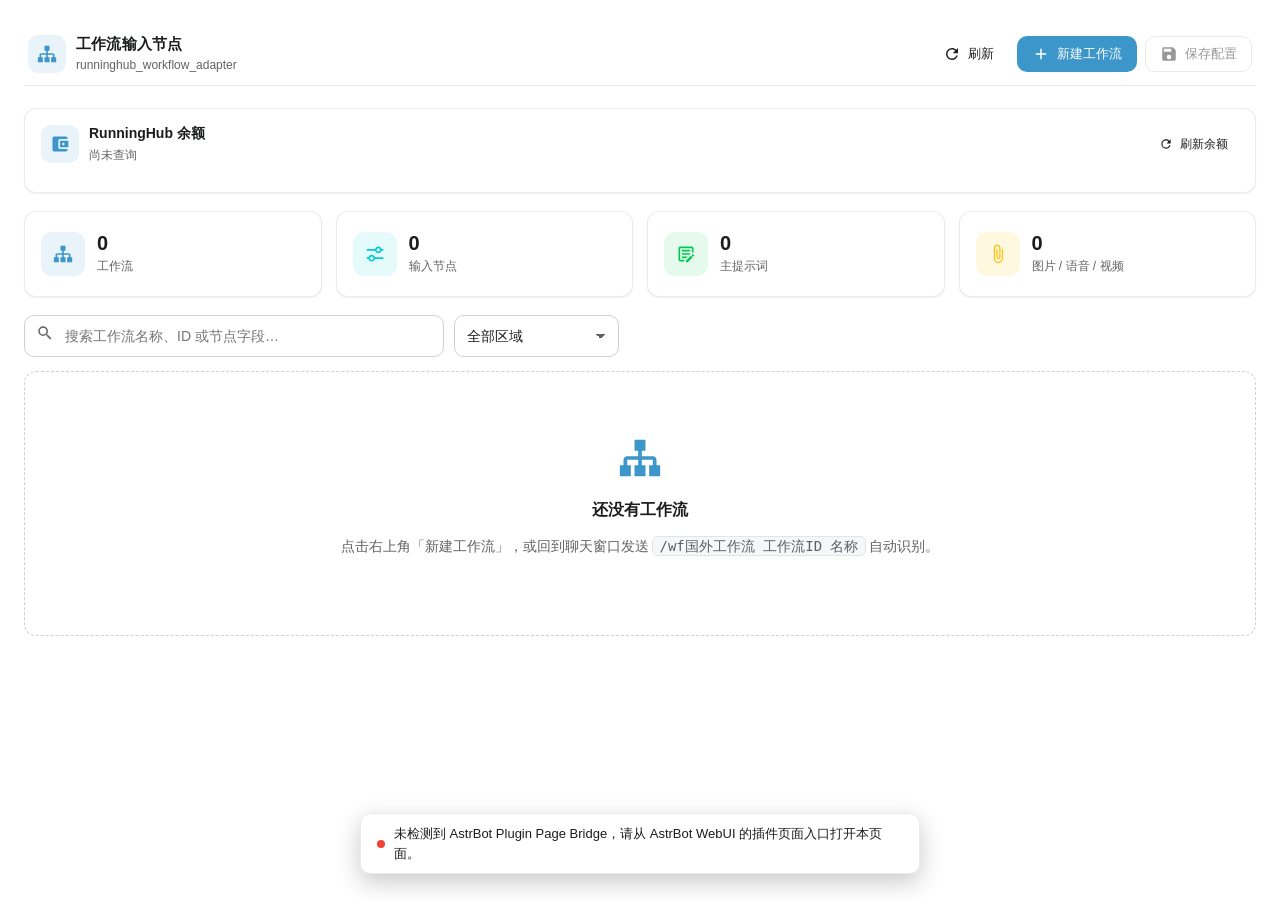
==== commit 7581edf3: "feat: add RunningHub balance and task history pages" ====
--- a/pages/workflow-editor/index.html
+++ b/pages/workflow-editor/index.html
@@ -86,6 +86,38 @@
   transition:box-shadow .18s,border-color .18s;
 }
 .stat-card:hover{border-color:var(--border);box-shadow:var(--shadow-2)}
+  .balance-panel{
+    margin:0 0 18px;padding:14px 16px 16px;border:1px solid var(--divider);border-radius:var(--radius);
+    background:var(--surface);box-shadow:var(--shadow);
+  }
+  .balance-panel-head{display:flex;align-items:center;gap:12px;margin-bottom:12px;flex-wrap:wrap}
+  .balance-title{display:flex;align-items:center;gap:10px;margin-right:auto;min-width:0}
+  .balance-title .stat-icon{width:38px;height:38px;border-radius:10px}
+  .balance-title h2{margin:0;font-size:14px;font-weight:600}
+  .balance-title p{margin:2px 0 0;font-size:12px;color:var(--muted)}
+  .balance-grid{display:grid;grid-template-columns:repeat(2,minmax(0,1fr));gap:14px}
+  .balance-card{
+    min-height:112px;padding:14px 16px;border:1px solid var(--divider);border-radius:11px;
+    background:var(--surface-2);display:flex;flex-direction:column;gap:10px;transition:.18s;position:relative;overflow:hidden;
+  }
+  .balance-card::before{content:"";position:absolute;inset:0 auto 0 0;width:3px;background:var(--primary);opacity:.55}
+  .balance-card.ok::before{background:var(--success)}
+  .balance-card.missing::before{background:var(--muted)}
+  .balance-card.error::before{background:var(--error)}
+  .balance-card-head{display:flex;align-items:center;gap:8px}
+  .balance-card-head .region-dot{width:8px;height:8px;border-radius:50%;background:var(--primary);flex:0 0 auto}
+  .balance-card.ok .region-dot{background:var(--success)}
+  .balance-card.missing .region-dot{background:var(--muted)}
+  .balance-card.error .region-dot{background:var(--error)}
+  .balance-card-head strong{font-size:13px;font-weight:600}
+  .balance-card-head .pill{margin-left:auto;font-size:11px;color:var(--muted);border:1px solid var(--divider);padding:2px 8px;border-radius:999px}
+  .balance-main{display:flex;align-items:baseline;gap:8px;flex-wrap:wrap}
+  .balance-main b{font-size:24px;font-weight:600;line-height:1.1;letter-spacing:.2px}
+  .balance-main span{color:var(--muted);font-size:12px}
+  .balance-sub{display:flex;gap:14px;flex-wrap:wrap;color:var(--muted);font-size:12px}
+  .balance-sub b{color:var(--text);font-weight:600}
+  .balance-error{color:var(--error);font-size:12px;margin:0}
+  .balance-hint{color:var(--muted);font-size:12px;margin:0}
 .stat-icon{width:44px;height:44px;border-radius:11px;display:grid;place-items:center;flex:0 0 auto}
 .stat-icon.blue{background:var(--primary-light);color:var(--primary)}
 .stat-icon.teal{background:rgba(3,201,215,.10);color:var(--info)}
@@ -218,6 +250,7 @@
 ::-webkit-scrollbar-thumb{background:var(--border);border-radius:5px;border:2px solid var(--bg)}
 @media (max-width:640px){
   .stat-grid{grid-template-columns:repeat(2,1fr)}
+    .balance-grid{grid-template-columns:1fr}
   .grid{columns:1;column-gap:0}
   .app{padding:12px 12px 64px}
   .brand .sub{display:none}
@@ -247,6 +280,21 @@
       <button class="btn outlined" id="saveBtn" disabled><span class="icon icon-save" style="width:18px;height:18px" aria-hidden="true"></span>保存配置</button>
     </div>
   </header>
+
+    <section class="balance-panel">
+      <div class="balance-panel-head">
+        <div class="balance-title">
+          <div class="stat-icon blue"><span class="icon icon-wallet" style="width:20px;height:20px" aria-hidden="true"></span></div>
+          <div>
+            <h2>RunningHub 余额</h2>
+            <p id="balanceUpdatedAt">尚未查询</p>
+          </div>
+        </div>
+        <button class="btn text small" id="balanceRefreshBtn"><span class="icon icon-refresh" style="width:14px;height:14px" aria-hidden="true"></span>刷新余额</button>
+      </div>
+      <div class="balance-grid" id="balanceGrid"></div>
+    </section>
+
 
   <section class="stat-grid" id="statGrid">
     <div class="stat-card"><div class="stat-icon blue"><span class="icon icon-sitemap" style="width:20px;height:20px" aria-hidden="true"></span></div><div class="stat-body"><b id="statWorkflows">0</b><span>工作流</span></div></div>
@@ -400,6 +448,7 @@
 };
 
 const state = { workflows: [], templates: [], original: null, dirty: false, saving: false, loading: true, search: "", region: "all" };
+const balanceState = { regions: [], loading: false, updatedAt: "" };
 let workflowDialogIndex = -1;
 let nodeDialogState = { wf: -1, node: -1 };
 let analyzeState = { wf: -1, nodes: [], method: "" };
@@ -423,6 +472,64 @@
   if (raw.success === false) return raw;
   if (raw.data && typeof raw.data === "object") return raw.data;
   return raw;
+}
+
+function balanceMarkup(region) {
+  const status = region?.status || "error";
+  const account = region?.account || null;
+  if (status === "ok" && account) {
+    const coins = esc(account.remain_coins || "0");
+    const tasks = esc(account.current_task_counts || "0");
+    const money = account.remain_money ? `${esc(account.remain_money)} ${esc(account.currency || "")}` : "—";
+    const apiType = esc(account.api_type || "—");
+    return `<div class="balance-card ok">
+      <div class="balance-card-head"><span class="region-dot"></span><strong>${esc(region.label || "")}</strong><span class="pill">${apiType}</span></div>
+      <div class="balance-main"><b>${coins}</b><span>RH 币</span></div>
+      <div class="balance-sub"><span>运行中：<b>${tasks}</b></span><span>钱包：<b>${money}</b></span></div>
+    </div>`;
+  }
+  const hint = status === "missing" ? "请在插件配置中填写该区域 API Key" : esc(region?.message || "查询失败");
+  return `<div class="balance-card ${status}">
+    <div class="balance-card-head"><span class="region-dot"></span><strong>${esc(region.label || "")}</strong><span class="pill">${status === "missing" ? "未配置" : "异常"}</span></div>
+    <p class="${status === "missing" ? "balance-hint" : "balance-error"}">${hint}</p>
+    <div class="balance-main"><b>—</b><span>RH 币</span></div>
+  </div>`;
+}
+
+function renderBalance() {
+  const grid = $("balanceGrid");
+  if (!grid) return;
+  const regions = balanceState.regions;
+  grid.innerHTML = regions.length
+    ? regions.map(balanceMarkup).join("")
+    : '<div class="balance-card missing"><div class="balance-card-head"><span class="region-dot"></span><strong>暂无余额信息</strong></div><p class="balance-hint">点击右上角「刷新余额」查询 runninghub.ai / runninghub.cn 账户。</p></div>';
+  $("balanceUpdatedAt").textContent = balanceState.updatedAt
+    ? `更新于 ${balanceState.updatedAt}`
+    : balanceState.loading ? "查询中…" : "尚未查询";
+}
+
+async function loadBalance() {
+  balanceState.loading = true;
+  renderBalance();
+  const btn = $("balanceRefreshBtn");
+  if (btn) btn.disabled = true;
+  try {
+    const res = normalizeApiResponse(await bridge.apiGet("page/account"));
+    if (!res || res.success === false) throw new Error(res?.message || "读取余额失败");
+    balanceState.regions = Array.isArray(res.regions) ? res.regions : [];
+    const failed = balanceState.regions.filter((item) => item?.status === "error").length;
+    const now = new Date();
+    balanceState.updatedAt = `${String(now.getHours()).padStart(2, "0")}:${String(now.getMinutes()).padStart(2, "0")}:${String(now.getSeconds()).padStart(2, "0")}`;
+    if (failed) toast(`${failed} 个区域余额查询失败，鼠标移到异常卡片查看原因`, "warn", 4200);
+  } catch (err) {
+    balanceState.regions = [];
+    balanceState.updatedAt = "";
+    toast(String(err?.message || err), "err", 6000);
+  } finally {
+    balanceState.loading = false;
+    if (btn) btn.disabled = false;
+    renderBalance();
+  }
 }
 function toast(message, type = "info", duration = 3200) {
   const el = document.createElement("div");
@@ -1020,9 +1127,10 @@
 $("azMergeBtn").addEventListener("click", () => applyAnalyze("merge"));
 $("addWorkflowBtn").addEventListener("click", () => openWorkflowDialog(-1));
 $("refreshBtn").addEventListener("click", async () => {
-  try { await loadConfig(); toast("配置已刷新", "ok"); }
+  try { await Promise.all([loadConfig(), loadBalance()]); toast("配置与余额已刷新", "ok"); }
   catch (err) { toast(String(err?.message || err), "err"); }
 });
+$("balanceRefreshBtn").addEventListener("click", loadBalance);
 $("saveBtn").addEventListener("click", saveConfig);
 $("wfUploadBtn").addEventListener("click", () => $("wfTemplateFile").click());
 $("wfTemplateFile").addEventListener("change", (event) => {
--- a/pages/workflow-editor/style.css
+++ b/pages/workflow-editor/style.css
@@ -31,3 +31,4 @@
 .icon-upload   { -webkit-mask-image: url("./assets/icons/upload.svg");   mask-image: url("./assets/icons/upload.svg"); }
 .icon-template { -webkit-mask-image: url("./assets/icons/template.svg"); mask-image: url("./assets/icons/template.svg"); }
 .icon-preview  { -webkit-mask-image: url("./assets/icons/preview.svg");  mask-image: url("./assets/icons/preview.svg"); }
+.icon-wallet   { -webkit-mask-image: url("./assets/icons/wallet.svg");   mask-image: url("./assets/icons/wallet.svg"); }
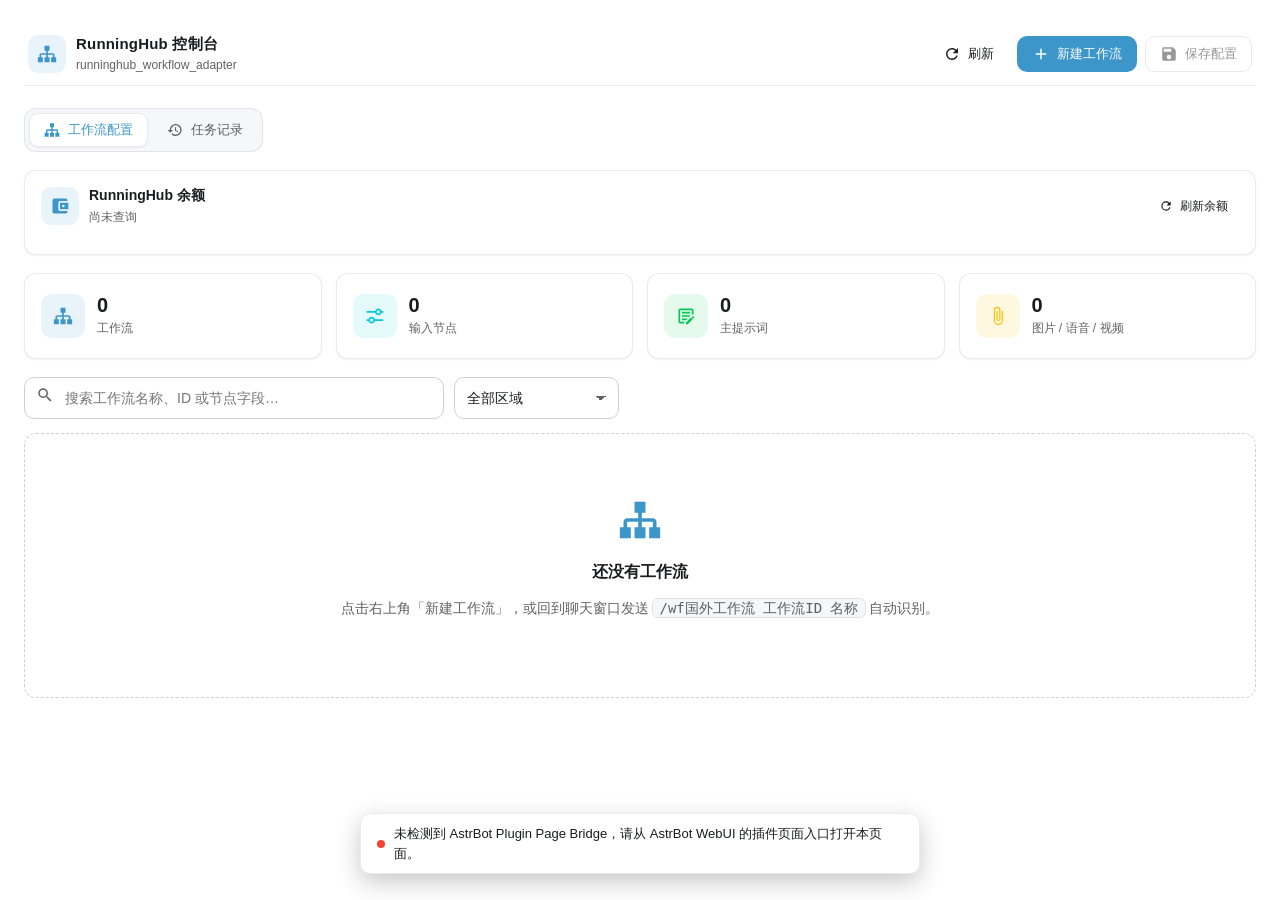
==== commit bfd395dc: "feat: merge pages into single dashboard with tabs" ====
--- a/pages/workflow-editor/index.html
+++ b/pages/workflow-editor/index.html
@@ -4,7 +4,7 @@
 <meta charset="utf-8">
 <meta name="viewport" content="width=device-width, initial-scale=1">
 <meta name="color-scheme" content="light dark">
-<title>工作流节点配置</title>
+<title>RunningHub 控制台</title>
 <link rel="stylesheet" href="./style.css">
 <style>
 *{box-sizing:border-box}
@@ -118,6 +118,60 @@
   .balance-sub b{color:var(--text);font-weight:600}
   .balance-error{color:var(--error);font-size:12px;margin:0}
   .balance-hint{color:var(--muted);font-size:12px;margin:0}
+  .page-tabs{
+    display:flex;align-items:center;gap:4px;width:max-content;max-width:100%;margin:0 0 18px;padding:4px;
+    border:1px solid var(--divider);border-radius:12px;background:var(--surface-2);
+  }
+  .page-tab{
+    min-height:34px;padding:0 14px;border:1px solid transparent;border-radius:9px;background:transparent;
+    color:var(--muted);display:inline-flex;align-items:center;gap:8px;font-size:13px;font-weight:500;transition:.15s;
+  }
+  .page-tab:hover{color:var(--text)}
+  .page-tab.active{background:var(--surface);color:var(--primary);border-color:var(--divider);box-shadow:var(--shadow)}
+  .tab-panel{min-width:0}
+  .task-summary-grid{display:grid;grid-template-columns:repeat(3,minmax(0,1fr));gap:14px;margin:0 0 18px}
+  .task-summary-grid .stat-body b{font-size:19px}
+  .task-panel{
+    border:1px solid var(--divider);border-radius:var(--radius);background:var(--surface);
+    box-shadow:var(--shadow);overflow:hidden;
+  }
+  .task-panel-head{
+    display:flex;align-items:center;gap:10px;flex-wrap:wrap;padding:13px 16px 0;
+  }
+  .task-panel-head h2{margin:0 auto 0 0;font-size:14px;font-weight:600;display:flex;align-items:center;gap:8px}
+  .task-panel-head .count{color:var(--muted);font-size:12px;font-weight:400}
+  .task-table-head,.task-row{
+    display:grid;grid-template-columns:minmax(160px,1.35fr) minmax(120px,1fr) 132px;gap:16px;
+    align-items:center;padding:13px 18px;
+  }
+  .task-table-head{
+    margin-top:12px;background:var(--surface-2);border-top:1px solid var(--divider);border-bottom:1px solid var(--divider);
+    color:var(--muted);font-size:12px;font-weight:500;
+  }
+  .task-row{border-bottom:1px solid var(--divider);transition:background .14s;position:relative}
+  .task-row:last-child{border-bottom:none}
+  .task-row:hover{background:var(--primary-light)}
+  .task-row::before{content:"";position:absolute;left:0;top:18%;bottom:18%;width:3px;border-radius:0 3px 3px 0;background:var(--primary);opacity:0;transition:opacity .14s}
+  .task-row:hover::before{opacity:.7}
+  .task-id{font-family:ui-monospace,Consolas,SFMono-Regular,monospace;font-size:13px;word-break:break-all;cursor:pointer}
+  .task-id .copy-hint{display:inline-block;margin-left:8px;color:var(--muted);font-size:11px;opacity:0;transition:opacity .14s}
+  .task-row:hover .copy-hint{opacity:1}
+  .task-workflow{display:flex;align-items:center;min-width:0}
+  .task-workflow .chip{
+    max-width:100%;padding:4px 10px;border-radius:999px;font-size:12px;font-weight:500;
+    background:var(--primary-light);color:var(--primary-dark);border:1px solid rgba(60,150,202,.22);
+    white-space:nowrap;overflow:hidden;text-overflow:ellipsis;
+  }
+  @media (prefers-color-scheme: dark){ .task-workflow .chip{color:#8ec8ea} }
+  .task-coins{display:flex;align-items:center;justify-content:flex-end;gap:8px;min-width:0}
+  .task-coins .coin-icon{width:26px;height:26px;border-radius:8px;display:grid;place-items:center;background:rgba(255,193,7,.14);color:var(--warning);flex:0 0 auto}
+  .task-coins b{font-size:16px;font-weight:600;white-space:nowrap}
+  .task-coins span{color:var(--muted);font-size:12px;white-space:nowrap}
+  .task-empty{padding:52px 20px;text-align:center;color:var(--muted)}
+  .task-empty .big{width:64px;height:64px;margin:0 auto 14px;border-radius:18px;display:grid;place-items:center;background:var(--primary-light);color:var(--primary)}
+  .task-empty h3{margin:0 0 6px;font-size:15px;color:var(--text)}
+  .task-empty p{margin:0;font-size:13px}
+  .task-error{color:var(--error);font-size:12px;margin:0}
 .stat-icon{width:44px;height:44px;border-radius:11px;display:grid;place-items:center;flex:0 0 auto}
 .stat-icon.blue{background:var(--primary-light);color:var(--primary)}
 .stat-icon.teal{background:rgba(3,201,215,.10);color:var(--info)}
@@ -251,6 +305,10 @@
 @media (max-width:640px){
   .stat-grid{grid-template-columns:repeat(2,1fr)}
     .balance-grid{grid-template-columns:1fr}
+    .task-summary-grid{grid-template-columns:1fr}
+    .task-table-head{display:none}
+    .task-row{grid-template-columns:1fr auto;grid-template-areas:"workflow coins" "id id";row-gap:8px}
+    .task-workflow{grid-area:workflow}.task-coins{grid-area:coins}.task-id{grid-area:id}
   .grid{columns:1;column-gap:0}
   .app{padding:12px 12px 64px}
   .brand .sub{display:none}
@@ -270,16 +328,24 @@
     <div class="brand">
       <div class="logo-mark"><span class="icon icon-sitemap" style="width:20px;height:20px" aria-hidden="true"></span></div>
       <div>
-        <h1>工作流输入节点</h1>
+        <h1>RunningHub 控制台</h1>
         <p class="sub" id="pluginMeta">runninghub_workflow_adapter</p>
       </div>
     </div>
-    <div class="actions">
+    <div class="actions" id="workflowActions">
       <button class="btn text" id="refreshBtn" title="重新读取配置"><span class="icon icon-refresh" style="width:18px;height:18px" aria-hidden="true"></span>刷新</button>
       <button class="btn primary" id="addWorkflowBtn"><span class="icon icon-plus" style="width:18px;height:18px" aria-hidden="true"></span>新建工作流</button>
       <button class="btn outlined" id="saveBtn" disabled><span class="icon icon-save" style="width:18px;height:18px" aria-hidden="true"></span>保存配置</button>
     </div>
   </header>
+
+    <nav class="page-tabs" id="pageTabs">
+      <button class="page-tab active" data-tab="workflows" type="button"><span class="icon icon-sitemap" style="width:16px;height:16px" aria-hidden="true"></span>工作流配置</button>
+      <button class="page-tab" data-tab="tasks" type="button"><span class="icon icon-history" style="width:16px;height:16px" aria-hidden="true"></span>任务记录</button>
+    </nav>
+
+    <section class="tab-panel" id="workflowsPanel">
+
 
     <section class="balance-panel">
       <div class="balance-panel-head">
@@ -322,6 +388,35 @@
     <h3>还没有工作流</h3>
     <p>点击右上角「新建工作流」，或回到聊天窗口发送 <code>/wf国外工作流 工作流ID 名称</code> 自动识别。</p>
   </div>
+    </section>
+
+    <section class="tab-panel hidden" id="tasksPanel">
+      <section class="task-summary-grid">
+        <div class="stat-card"><div class="stat-icon blue"><span class="icon icon-history" style="width:20px;height:20px" aria-hidden="true"></span></div><div class="stat-body"><b id="taskStatCount">0</b><span>最近任务记录</span></div></div>
+        <div class="stat-card"><div class="stat-icon amber"><span class="icon icon-wallet" style="width:20px;height:20px" aria-hidden="true"></span></div><div class="stat-body"><b id="taskStatTotal">0</b><span>累计消耗 RH 币</span></div></div>
+        <div class="stat-card"><div class="stat-icon green"><span class="icon icon-refresh" style="width:20px;height:20px" aria-hidden="true"></span></div><div class="stat-body"><b id="taskStatUpdated">—</b><span>最近更新时间</span></div></div>
+      </section>
+
+      <div class="task-panel">
+        <div class="task-panel-head">
+          <h2><span class="icon icon-history" style="width:16px;height:16px" aria-hidden="true"></span>最近任务记录<span class="count" id="taskCountLabel"></span></h2>
+          <button class="btn text small" id="taskRefreshBtn"><span class="icon icon-refresh" style="width:14px;height:14px" aria-hidden="true"></span>刷新</button>
+          <button class="btn danger-text small" id="taskClearBtn" disabled><span class="icon icon-delete" style="width:14px;height:14px" aria-hidden="true"></span>清空记录</button>
+        </div>
+        <div class="task-table-head">
+          <div>任务 ID</div>
+          <div>工作流</div>
+          <div style="text-align:right">RH 币消耗</div>
+        </div>
+        <div id="taskList"></div>
+        <div class="task-empty hidden" id="taskEmptyState">
+          <div class="big"><span class="icon icon-history" style="width:28px;height:28px" aria-hidden="true"></span></div>
+          <h3>还没有任务记录</h3>
+          <p>通过插件运行工作流后，成功的任务会记录到这里（任务 ID / 工作流 / RH 币消耗）。</p>
+        </div>
+      </div>
+    </section>
+
 </div>
 
 <dialog id="workflowDialog">
@@ -428,6 +523,18 @@
   </div>
 </dialog>
 
+<dialog id="clearTasksDialog">
+  <div class="dialog">
+    <div class="dialog-head"><h3>清空任务记录？</h3></div>
+    <div class="dialog-body"><p id="clearTasksText" style="color:var(--muted);margin:0">这会删除插件保存的最近任务记录，RunningHub 平台上的账单不会受影响。</p></div>
+    <div class="dialog-foot">
+      <button class="btn text" id="clearTasksCancelBtn">取消</button>
+      <button class="btn danger-text" id="clearTasksOkBtn">清空</button>
+    </div>
+  </div>
+</dialog>
+
+
 <div id="toasts"></div>
 
 <script type="module">
@@ -449,6 +556,8 @@
 
 const state = { workflows: [], templates: [], original: null, dirty: false, saving: false, loading: true, search: "", region: "all" };
 const balanceState = { regions: [], loading: false, updatedAt: "" };
+const taskHistoryState = { records: [], loading: false, loaded: false, updatedAt: "" };
+let currentTab = "workflows";
 let workflowDialogIndex = -1;
 let nodeDialogState = { wf: -1, node: -1 };
 let analyzeState = { wf: -1, nodes: [], method: "" };
@@ -529,6 +638,116 @@
     balanceState.loading = false;
     if (btn) btn.disabled = false;
     renderBalance();
+  }
+}
+
+function taskCoinValue(value) {
+  const n = Number(String(value ?? "0").replace(/[,\s]/g, ""));
+  return Number.isFinite(n) ? n : 0;
+}
+function formatTaskCoins(value) {
+  const n = taskCoinValue(value);
+  if (Number.isInteger(n)) return String(n);
+  return String(Number(n.toFixed(4)));
+}
+function taskNowTime() {
+  const now = new Date();
+  const pad = (n) => String(n).padStart(2, "0");
+  return `${pad(now.getHours())}:${pad(now.getMinutes())}:${pad(now.getSeconds())}`;
+}
+function taskRowMarkup(record) {
+  const taskId = esc(record.task_id || "");
+  const workflow = record.workflow || "";
+  const coins = esc(formatTaskCoins(record.coins));
+  return `<div class="task-row">
+    <div class="task-id" title="点击复制任务 ID" data-copy="${taskId}">${taskId}<span class="copy-hint">复制</span></div>
+    <div class="task-workflow"><span class="chip">${workflow ? esc(workflow) : "未记录工作流"}</span></div>
+    <div class="task-coins"><span class="coin-icon"><span class="icon icon-wallet" style="width:14px;height:14px" aria-hidden="true"></span></span><b>${coins}</b><span>RH 币</span></div>
+  </div>`;
+}
+function renderTaskHistory() {
+  const records = taskHistoryState.records;
+  const total = records.reduce((sum, item) => sum + taskCoinValue(item.coins), 0);
+  $("taskStatCount").textContent = String(records.length);
+  $("taskStatTotal").textContent = formatTaskCoins(total);
+  $("taskStatUpdated").textContent = taskHistoryState.updatedAt || "—";
+  $("taskCountLabel").textContent = records.length ? `共 ${records.length} 条` : "";
+  $("taskList").innerHTML = records.map(taskRowMarkup).join("");
+  $("taskEmptyState").classList.toggle("hidden", records.length > 0);
+  $("taskClearBtn").disabled = taskHistoryState.loading || records.length === 0;
+}
+async function loadTaskHistory() {
+  taskHistoryState.loading = true;
+  $("taskRefreshBtn").disabled = true;
+  renderTaskHistory();
+  try {
+    const res = normalizeApiResponse(await bridge.apiGet("page/tasks"));
+    if (!res || res.success === false) throw new Error(res?.message || "读取任务记录失败");
+    taskHistoryState.records = Array.isArray(res.records) ? res.records.filter((item) => item && item.task_id) : [];
+    taskHistoryState.loaded = true;
+    taskHistoryState.updatedAt = taskNowTime();
+    toast(`已读取 ${taskHistoryState.records.length} 条任务记录`, "ok", 1800);
+  } catch (err) {
+    toast(String(err?.message || err), "err", 6000);
+  } finally {
+    taskHistoryState.loading = false;
+    $("taskRefreshBtn").disabled = false;
+    renderTaskHistory();
+  }
+}
+async function clearTaskHistory() {
+  $("clearTasksDialog").close();
+  $("clearTasksOkBtn").disabled = true;
+  try {
+    const res = normalizeApiResponse(await bridge.apiPost("page/tasks/clear", {}));
+    if (!res || res.success === false) throw new Error(res?.message || "清空失败");
+    taskHistoryState.records = [];
+    taskHistoryState.updatedAt = taskNowTime();
+    renderTaskHistory();
+    toast(res.message || "任务记录已清空", "ok");
+  } catch (err) {
+    toast(String(err?.message || err), "err", 6000);
+  } finally {
+    $("clearTasksOkBtn").disabled = false;
+  }
+}
+async function copyTaskId(text) {
+  try {
+    if (navigator.clipboard && window.isSecureContext) {
+      await navigator.clipboard.writeText(text);
+    } else {
+      const area = document.createElement("textarea");
+      area.value = text;
+      area.style.position = "fixed";
+      area.style.opacity = "0";
+      document.body.appendChild(area);
+      area.select();
+      document.execCommand("copy");
+      area.remove();
+    }
+    toast("任务 ID 已复制", "ok", 1600);
+  } catch {
+    toast("复制失败，请手动选择复制", "err", 2400);
+  }
+}
+function switchTab(tab) {
+  currentTab = tab === "tasks" ? "tasks" : "workflows";
+  document.querySelectorAll(".page-tab").forEach((button) => {
+    button.classList.toggle("active", button.dataset.tab === currentTab);
+  });
+  $("workflowsPanel").classList.toggle("hidden", currentTab !== "workflows");
+  $("tasksPanel").classList.toggle("hidden", currentTab !== "tasks");
+  const workflowActions = $("workflowActions");
+  if (workflowActions) workflowActions.classList.toggle("hidden", currentTab !== "workflows");
+  if (currentTab === "tasks" && !taskHistoryState.loaded) loadTaskHistory();
+}
+async function refreshCurrentTab() {
+  if (currentTab === "tasks") {
+    await loadTaskHistory();
+    toast("任务记录已刷新", "ok");
+  } else {
+    await Promise.all([loadConfig(), loadBalance()]);
+    toast("配置与余额已刷新", "ok");
   }
 }
 function toast(message, type = "info", duration = 3200) {
@@ -1126,10 +1345,7 @@
 $("azReplaceBtn").addEventListener("click", () => applyAnalyze("replace"));
 $("azMergeBtn").addEventListener("click", () => applyAnalyze("merge"));
 $("addWorkflowBtn").addEventListener("click", () => openWorkflowDialog(-1));
-$("refreshBtn").addEventListener("click", async () => {
-  try { await Promise.all([loadConfig(), loadBalance()]); toast("配置与余额已刷新", "ok"); }
-  catch (err) { toast(String(err?.message || err), "err"); }
-});
+$("refreshBtn").addEventListener("click", refreshCurrentTab);
 $("balanceRefreshBtn").addEventListener("click", loadBalance);
 $("saveBtn").addEventListener("click", saveConfig);
 $("wfUploadBtn").addEventListener("click", () => $("wfTemplateFile").click());
@@ -1145,6 +1361,18 @@
 $("nodeField").addEventListener("input", updateNodeTypeHint);
 $("confirmOkBtn").addEventListener("click", () => { $("confirmDialog").close(); if (confirmResolver) confirmResolver(true); confirmResolver = null; });
 $("confirmCancelBtn").addEventListener("click", () => { $("confirmDialog").close(); if (confirmResolver) confirmResolver(false); confirmResolver = null; });
+$("pageTabs").addEventListener("click", (event) => {
+  const tab = event.target.closest(".page-tab")?.dataset?.tab;
+  if (tab) switchTab(tab);
+});
+$("taskRefreshBtn").addEventListener("click", loadTaskHistory);
+$("taskClearBtn").addEventListener("click", () => $("clearTasksDialog").showModal());
+$("taskList").addEventListener("click", (event) => {
+  const target = event.target.closest("[data-copy]");
+  if (target) copyTaskId(target.getAttribute("data-copy"));
+});
+$("clearTasksCancelBtn").addEventListener("click", () => $("clearTasksDialog").close());
+$("clearTasksOkBtn").addEventListener("click", clearTaskHistory);
 
 document.addEventListener("keydown", (event) => {
   if ((event.ctrlKey || event.metaKey) && String(event.key).toLowerCase() === "s") {
--- a/pages/workflow-editor/style.css
+++ b/pages/workflow-editor/style.css
@@ -32,3 +32,4 @@
 .icon-template { -webkit-mask-image: url("./assets/icons/template.svg"); mask-image: url("./assets/icons/template.svg"); }
 .icon-preview  { -webkit-mask-image: url("./assets/icons/preview.svg");  mask-image: url("./assets/icons/preview.svg"); }
 .icon-wallet   { -webkit-mask-image: url("./assets/icons/wallet.svg");   mask-image: url("./assets/icons/wallet.svg"); }
+.icon-history  { -webkit-mask-image: url("./assets/icons/history.svg");  mask-image: url("./assets/icons/history.svg"); }
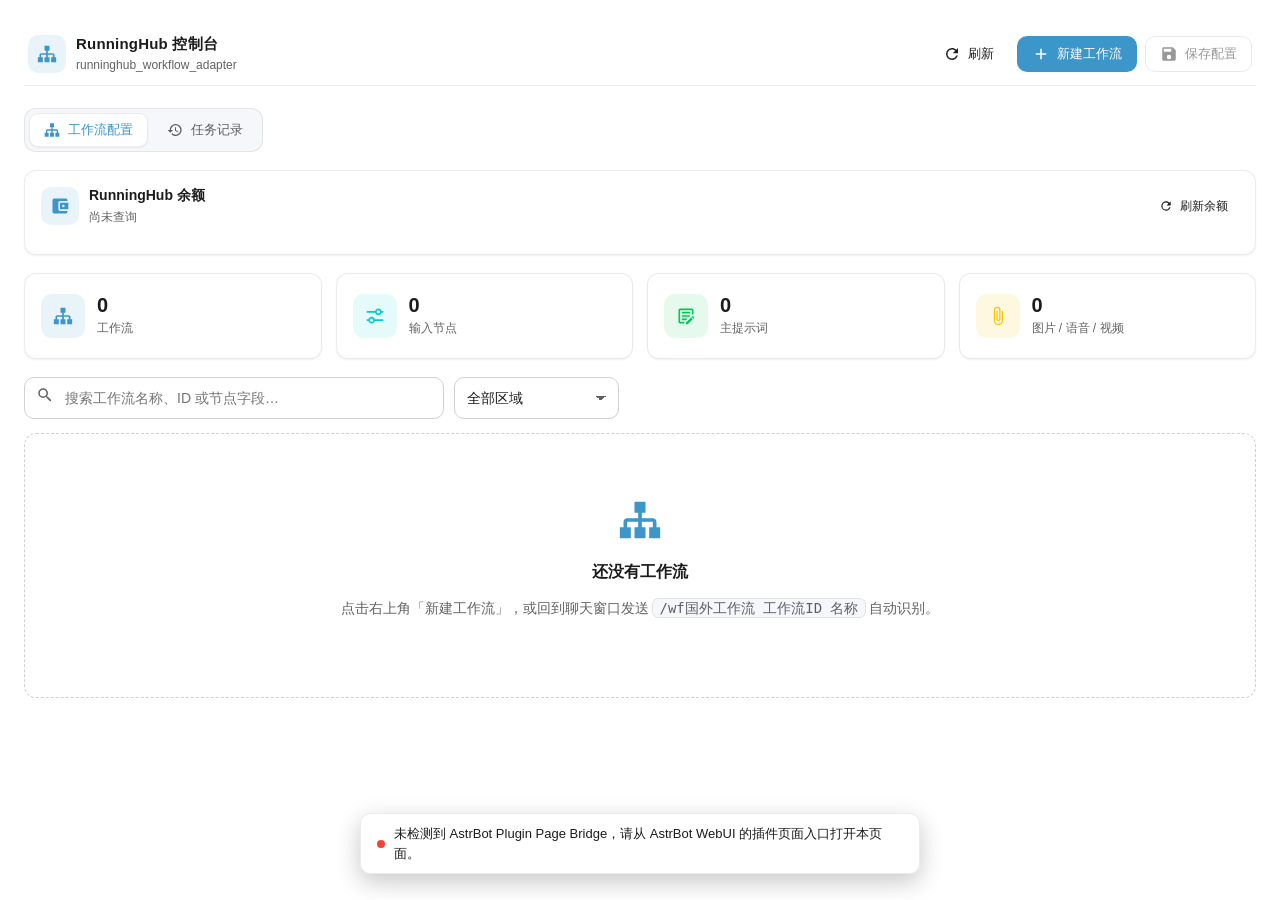
==== commit 8b95c86a: "feat: add chat workflows, media store, result delivery and validation tests" ====
--- a/pages/workflow-editor/index.html
+++ b/pages/workflow-editor/index.html
@@ -425,6 +425,8 @@
     <div class="dialog-body">
       <div class="form-grid">
         <div class="field full"><label for="wfName">工作流名称 *</label><input id="wfName" maxlength="64" placeholder="例如：动漫生图"></div>
+        <div class="field full"><label for="wfDescription">用途说明</label><textarea id="wfDescription" maxlength="1000" rows="3" placeholder="例如：根据人物参考图换背景，保留人物外观。模型将根据此说明选择工作流。"></textarea></div>
+        <div class="field full"><label class="check-row"><input type="checkbox" id="wfLlmEnabled" checked> 允许自然语言调用（支持聊天图片与参数）</label></div>
         <div class="field full"><label for="wfId">工作流 ID *</label><input id="wfId" maxlength="64" placeholder="例如：2087492768787685378"></div>
         <div class="field"><label for="wfInstance">设备类型</label>
           <select id="wfInstance"><option value="Standard">Standard</option><option value="Plus">Plus</option><option value="Ultra">Ultra</option></select>
@@ -473,6 +475,12 @@
         </div>
         <div class="field"><label for="nodeLabel">输入说明</label><input id="nodeLabel" maxlength="64" placeholder="例如：角色参考图"></div>
         <div class="field full"><label for="nodeValue">默认值 / 输入内容</label><input id="nodeValue" placeholder="留空则运行时由用户提供或等待上传"></div>
+        <div class="field full"><label class="check-row"><input type="checkbox" id="nodeRequired"> 必填输入（没有默认值时需补充，必填文件不能跳过）</label></div>
+        <div class="field full"><div class="hint">输入说明也用于自然语言识别图片角色，例如“人物参考图”“风格参考图”。以下约束仅用于可编辑配置。</div></div>
+        <div class="field"><label for="nodeParamType">参数数据类型</label><select id="nodeParamType"><option value="string">文本</option><option value="integer">整数</option><option value="number">数值</option><option value="boolean">开关（true / false）</option></select></div>
+        <div class="field"><label for="nodeMin">数值下限</label><input type="number" step="any" id="nodeMin" placeholder="不限制"></div>
+        <div class="field"><label for="nodeMax">数值上限</label><input type="number" step="any" id="nodeMax" placeholder="不限制"></div>
+        <div class="field full"><label for="nodeChoices">允许的参数值（每行一个，留空不限制）</label><textarea id="nodeChoices" rows="3" placeholder="1:1&#10;16:9&#10;9:16"></textarea></div>
         <div class="field full"><div class="hint" id="nodeTypeHint"></div></div>
       </div>
     </div>
@@ -754,7 +762,15 @@
   const el = document.createElement("div");
   el.className = `toast ${type === "ok" ? "ok" : type === "err" ? "err" : type === "warn" ? "warn" : ""}`;
   el.textContent = message;
-  $("toasts").appendChild(el);
+  el.setAttribute("role", type === "err" ? "alert" : "status");
+  const activeDialog = [...document.querySelectorAll("dialog[open]")].at(-1);
+  if (activeDialog) {
+    el.style.margin = "8px 20px";
+    el.style.flexShrink = "0";
+    activeDialog.querySelector(".dialog-foot").before(el);
+  } else {
+    $("toasts").appendChild(el);
+  }
   setTimeout(() => { el.classList.add("out"); setTimeout(() => el.remove(), 220); }, duration);
 }
 function setDirty(dirty) {
@@ -794,13 +810,69 @@
     field_name: String(raw?.field_name || "prompt").trim() || "prompt",
     field_value: String(raw?.field_value || ""),
     value_type: valueType === "auto" ? "" : valueType,
-    label: String(raw?.label || "").trim()
+    label: String(raw?.label || "").trim(),
+    required: Boolean(raw?.required),
+    param_type: raw?.param_type || "string",
+    minimum: raw?.minimum === "" || raw?.minimum == null ? null : Number(raw.minimum),
+    maximum: raw?.maximum === "" || raw?.maximum == null ? null : Number(raw.maximum),
+    choices: Array.isArray(raw?.choices) ? raw.choices.map(String) : []
   };
 }
 function validateNode(raw) {
   const node = normalizeNode(raw);
-  if (!node.node_id) return { ok: false, message: "节点 ID 不能为空", node };
+  const fail = (message, field = "nodeValue") => ({ ok: false, message, node, field });
+  if (!node.node_id) return fail("节点 ID 不能为空", "nodeId");
+  const kind = effectiveType(node);
+  const bounds = node.minimum != null || node.maximum != null;
+  if (kind === "default" && node.required && !node.field_value.trim()) return fail("固定默认值标为必填时必须填写默认值；需要用户提供时请修改节点类型");
+  if (kind !== "text") {
+    if (bounds || node.choices.length || node.param_type !== "string") return fail("参数类型、范围和允许值仅用于可编辑配置，请清除这些约束或修改节点类型", "nodeType");
+    return { ok: true, node };
+  }
+  if (bounds && !["integer", "number"].includes(node.param_type)) return fail("只有整数或数值参数可以设置数值范围", "nodeParamType");
+  if ((node.minimum != null && !Number.isFinite(node.minimum)) || (node.maximum != null && !Number.isFinite(node.maximum))) return fail("参数范围必须是有效数字", "nodeMin");
+  if (node.minimum != null && node.maximum != null && node.minimum > node.maximum) return fail("数值下限不能大于上限", "nodeMin");
+  function valueError(value) {
+    if (["integer", "number"].includes(node.param_type)) {
+      if (!/^[+-]?(?:\d+(?:\.\d*)?|\.\d+)(?:e[+-]?\d+)?$/i.test(value)) return "需要有效数字";
+      const number = Number(value);
+      if (!Number.isFinite(number)) return "需要有限数字";
+      if (node.param_type === "integer" && !Number.isInteger(number)) return "需要整数";
+      if (node.minimum != null && number < node.minimum) return `不能小于 ${node.minimum}`;
+      if (node.maximum != null && number > node.maximum) return `不能大于 ${node.maximum}`;
+    }
+    if (node.param_type === "boolean" && !["true", "false", "1", "0"].includes(value.toLowerCase())) return "只能填写 true、false、1 或 0";
+    return "";
+  }
+  for (const choice of node.choices) {
+    const error = valueError(choice);
+    if (error) return fail(`允许值「${choice}」${error}`, "nodeChoices");
+  }
+  const value = node.field_value.trim();
+  if (value) {
+    const error = valueError(value);
+    if (error) return fail(`默认值${error}`);
+    // Numeric normalization and large integers are checked exactly by Python.
+    if (node.param_type === "string" && node.choices.length && !node.choices.includes(value)) return fail(`默认值需选自：${node.choices.join("、")}`);
+  }
   return { ok: true, node };
+}
+
+function validateAllWorkflows() {
+  for (let w = 0; w < state.workflows.length; w++) {
+    const wf = state.workflows[w], seen = new Set();
+    let prompts = 0;
+    for (let n = 0; n < wf.nodes.length; n++) {
+      const check = validateNode(wf.nodes[n]);
+      const key = `${check.node.node_id}/${check.node.field_name}`;
+      let message = check.ok ? "" : check.message;
+      if (seen.has(key)) message = "节点 ID 和字段名重复";
+      seen.add(key);
+      if (effectiveType(check.node) === "prompt" && ++prompts > 1) message = "最多只能有一个主提示词节点";
+      if (message) return { wf: w, node: n, field: check.field, message: `工作流「${wf.name}」第 ${n + 1} 项（${key}）：${message}` };
+    }
+  }
+  return null;
 }
 
 function filterWorkflows() {
@@ -1017,6 +1089,8 @@
   const wf = index >= 0 ? state.workflows[index] : null;
   $("workflowDialogTitle").textContent = wf ? "编辑工作流" : "新建工作流";
   $("wfName").value = wf?.name || "";
+  $("wfDescription").value = wf?.description || "";
+  $("wfLlmEnabled").checked = wf?.llm_enabled !== false;
   $("wfId").value = wf?.workflow_id || "";
   $("wfInstance").value = wf?.instance_type || "Standard";
   $("wfRegion").value = wf?.region || "overseas";
@@ -1034,6 +1108,8 @@
   if (duplicate >= 0) return toast(`工作流名称「${name}」已存在`, "err");
   const data = {
     name,
+    description: $("wfDescription").value.trim(),
+    llm_enabled: $("wfLlmEnabled").checked,
     workflow_id: workflowId,
     instance_type: $("wfInstance").value,
     region: $("wfRegion").value,
@@ -1068,6 +1144,11 @@
   $("nodeValue").value = node?.field_value || "";
   $("nodeType").value = node?.value_type || "";
   $("nodeLabel").value = node?.label || "";
+  $("nodeRequired").checked = Boolean(node?.required);
+  $("nodeParamType").value = node?.param_type || "string";
+  $("nodeMin").value = node?.minimum ?? "";
+  $("nodeMax").value = node?.maximum ?? "";
+  $("nodeChoices").value = (node?.choices || []).join("\n");
   updateNodeTypeHint();
   $("nodeDialog").showModal();
 }
@@ -1078,9 +1159,14 @@
     field_name: $("nodeField").value,
     field_value: $("nodeValue").value,
     value_type: $("nodeType").value,
-    label: $("nodeLabel").value
+    label: $("nodeLabel").value,
+    required: $("nodeRequired").checked,
+    param_type: $("nodeParamType").value,
+    minimum: $("nodeMin").value,
+    maximum: $("nodeMax").value,
+    choices: $("nodeChoices").value.split("\n").map(s => s.trim()).filter(Boolean)
   });
-  if (!check.ok) return toast(check.message, "err");
+  if (!check.ok) { $(check.field || "nodeValue").focus(); return toast(check.message, "err"); }
   const targetName = $("nodeWorkflow").value;
   let wfIndex = state.workflows.findIndex((wf) => wf.name === targetName);
   if (wfIndex < 0) wfIndex = nodeDialogState.wf;
@@ -1130,6 +1216,13 @@
 
 async function saveConfig() {
   if (state.saving) return;
+  const invalid = validateAllWorkflows();
+  if (invalid) {
+    openNodeDialog(invalid.wf, invalid.node);
+    if (invalid.field) $(invalid.field).focus();
+    toast(invalid.message, "err", 7000);
+    return;
+  }
   state.saving = true;
   $("saveBtn").disabled = true;
   $("saveBtn").textContent = "保存中…";
@@ -1390,7 +1483,7 @@
     if (!bridge || typeof bridge.ready !== "function") throw new Error("未检测到 AstrBot Plugin Page Bridge，请从 AstrBot WebUI 的插件页面入口打开本页面。");
     const context = await bridge.ready();
     $("pluginMeta").textContent = context?.displayName || context?.pluginName || "runninghub_workflow_adapter";
-    await Promise.all([loadConfig(), loadTemplates()]);
+    await Promise.all([loadConfig(), loadTemplates(), loadBalance()]);
     toast("已连接插件并读取配置", "ok", 2200);
   } catch (err) {
     state.loading = false;
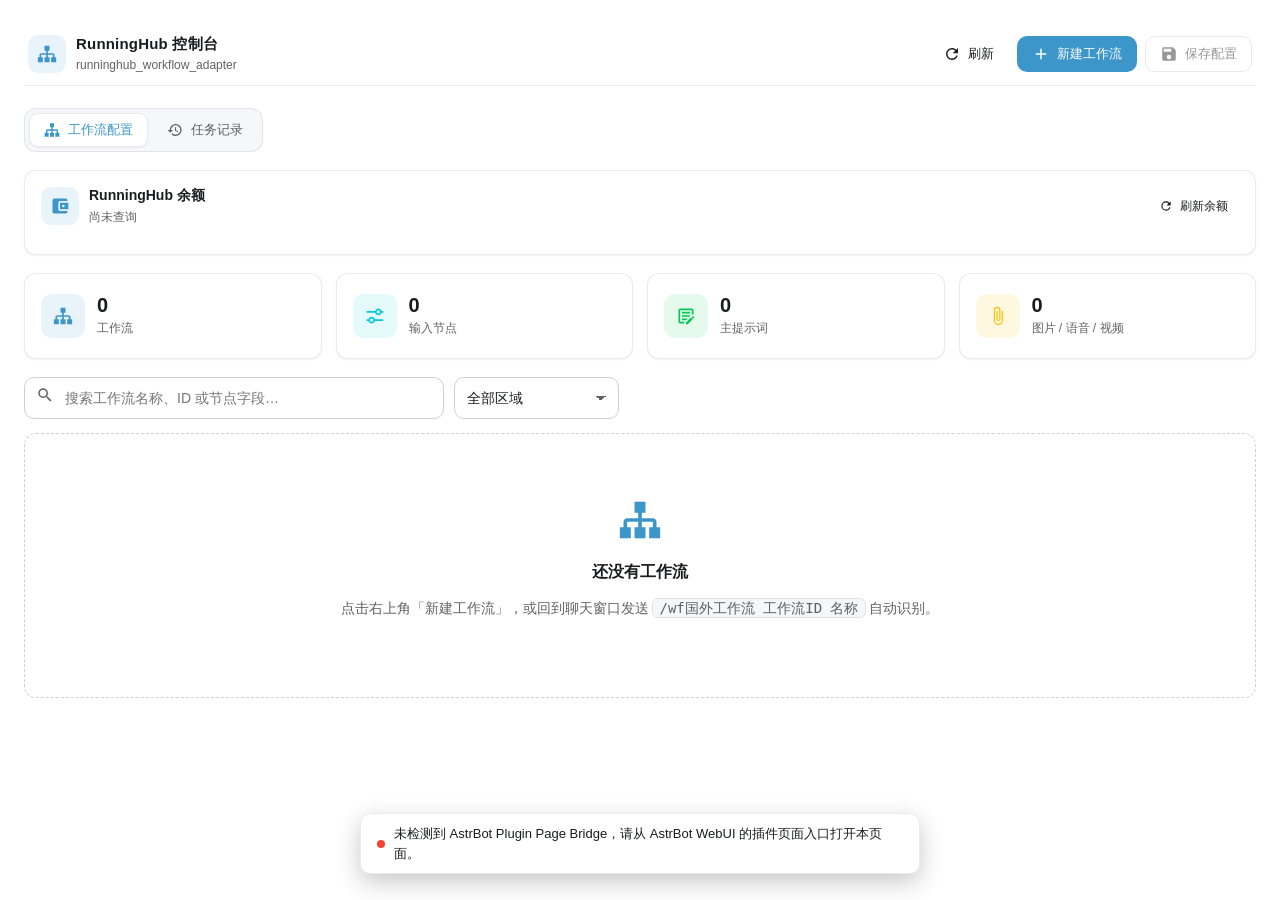
==== commit ef398dfe: "feat: sync upstream RunningHub core and port v1.3 features" ====
--- a/pages/workflow-editor/index.html
+++ b/pages/workflow-editor/index.html
@@ -141,7 +141,7 @@
   .task-panel-head h2{margin:0 auto 0 0;font-size:14px;font-weight:600;display:flex;align-items:center;gap:8px}
   .task-panel-head .count{color:var(--muted);font-size:12px;font-weight:400}
   .task-table-head,.task-row{
-    display:grid;grid-template-columns:minmax(160px,1.35fr) minmax(120px,1fr) 132px;gap:16px;
+    display:grid;grid-template-columns:minmax(150px,1.5fr) minmax(100px,1fr) minmax(155px,1.2fr) 90px minmax(105px,.8fr);gap:12px;
     align-items:center;padding:13px 18px;
   }
   .task-table-head{
@@ -172,6 +172,14 @@
   .task-empty h3{margin:0 0 6px;font-size:15px;color:var(--text)}
   .task-empty p{margin:0;font-size:13px}
   .task-error{color:var(--error);font-size:12px;margin:0}
+  .task-detail{grid-column:1/-1;font-size:12px;color:var(--muted);overflow-wrap:anywhere}
+  .task-detail summary{cursor:pointer}
+  .task-progress{font-size:12px;line-height:1.7;overflow-wrap:anywhere}
+  .task-progress small{display:block;color:var(--muted)}
+  .task-operations{display:flex;gap:4px;flex-wrap:wrap;justify-content:flex-end}
+  .task-filter{max-width:170px;font-size:12px;padding:6px 8px}
+  .task-summary-note{padding:10px 18px;margin:0;font-size:12px;color:var(--muted)}
+  @media(max-width:900px) and (min-width:641px){.task-table-head,.task-row{grid-template-columns:minmax(125px,1fr) 95px 145px 65px 82px;gap:8px;padding:12px}}
 .stat-icon{width:44px;height:44px;border-radius:11px;display:grid;place-items:center;flex:0 0 auto}
 .stat-icon.blue{background:var(--primary-light);color:var(--primary)}
 .stat-icon.teal{background:rgba(3,201,215,.10);color:var(--info)}
@@ -307,8 +315,9 @@
     .balance-grid{grid-template-columns:1fr}
     .task-summary-grid{grid-template-columns:1fr}
     .task-table-head{display:none}
-    .task-row{grid-template-columns:1fr auto;grid-template-areas:"workflow coins" "id id";row-gap:8px}
+    .task-row{grid-template-columns:minmax(0,1fr) auto;grid-template-areas:"workflow coins" "id id" "progress operations" "detail detail";row-gap:8px}
     .task-workflow{grid-area:workflow}.task-coins{grid-area:coins}.task-id{grid-area:id}
+    .task-progress{grid-area:progress}.task-operations{grid-area:operations}.task-detail{grid-area:detail}
   .grid{columns:1;column-gap:0}
   .app{padding:12px 12px 64px}
   .brand .sub{display:none}
@@ -401,19 +410,23 @@
         <div class="task-panel-head">
           <h2><span class="icon icon-history" style="width:16px;height:16px" aria-hidden="true"></span>最近任务记录<span class="count" id="taskCountLabel"></span></h2>
           <button class="btn text small" id="taskRefreshBtn"><span class="icon icon-refresh" style="width:14px;height:14px" aria-hidden="true"></span>刷新</button>
-          <button class="btn danger-text small" id="taskClearBtn" disabled><span class="icon icon-delete" style="width:14px;height:14px" aria-hidden="true"></span>清空记录</button>
+          <select id="taskFilter" class="task-filter" aria-label="筛选任务状态"><option value="all">全部任务</option><option value="active">运行和排队</option><option value="attention">需要处理</option><option value="ended">已结束</option></select>
+          <button class="btn danger-text small" id="taskClearBtn" disabled><span class="icon icon-delete" style="width:14px;height:14px" aria-hidden="true"></span>清理已结束</button>
         </div>
         <div class="task-table-head">
           <div>任务 ID</div>
           <div>工作流</div>
+          <div>状态 / 耗时</div>
           <div style="text-align:right">RH 币消耗</div>
+          <div style="text-align:right">操作</div>
         </div>
         <div id="taskList"></div>
         <div class="task-empty hidden" id="taskEmptyState">
           <div class="big"><span class="icon icon-history" style="width:28px;height:28px" aria-hidden="true"></span></div>
           <h3>还没有任务记录</h3>
-          <p>通过插件运行工作流后，成功的任务会记录到这里（任务 ID / 工作流 / RH 币消耗）。</p>
+          <p>当前筛选下没有任务。运行工作流后可在这里查看进度和结果。</p>
         </div>
+        <p class="task-summary-note" id="taskActivity">任务页面每 5 秒刷新。补发发送到原会话；恢复查询沿用已有任务。</p>
       </div>
     </section>
 
@@ -431,6 +444,7 @@
         <div class="field"><label for="wfInstance">设备类型</label>
           <select id="wfInstance"><option value="Standard">Standard</option><option value="Plus">Plus</option><option value="Ultra">Ultra</option></select>
         </div>
+        <div class="field"><label for="wfOutputType">输出类型</label><select id="wfOutputType"><option value="auto">自动</option><option value="image">图片</option><option value="video">视频</option><option value="audio">音频</option><option value="file">文件</option></select></div>
         <div class="field"><label for="wfRegion">区域</label>
           <select id="wfRegion"><option value="overseas">国外 runninghub.ai</option><option value="domestic">国内 runninghub.cn</option></select>
         </div>
@@ -474,6 +488,8 @@
           </select>
         </div>
         <div class="field"><label for="nodeLabel">输入说明</label><input id="nodeLabel" maxlength="64" placeholder="例如：角色参考图"></div>
+        <div class="field"><label for="nodeInputKey">输入别名（可选）</label><input id="nodeInputKey" maxlength="80" placeholder="例如：subject 或 first_frame"></div>
+        <div class="field"><label for="nodeRole">素材用途（可选）</label><input id="nodeRole" maxlength="200" placeholder="例如：人物主体、风格、首帧"></div>
         <div class="field full"><label for="nodeValue">默认值 / 输入内容</label><input id="nodeValue" placeholder="留空则运行时由用户提供或等待上传"></div>
         <div class="field full"><label class="check-row"><input type="checkbox" id="nodeRequired"> 必填输入（没有默认值时需补充，必填文件不能跳过）</label></div>
         <div class="field full"><div class="hint">输入说明也用于自然语言识别图片角色，例如“人物参考图”“风格参考图”。以下约束仅用于可编辑配置。</div></div>
@@ -533,13 +549,20 @@
 
 <dialog id="clearTasksDialog">
   <div class="dialog">
-    <div class="dialog-head"><h3>清空任务记录？</h3></div>
-    <div class="dialog-body"><p id="clearTasksText" style="color:var(--muted);margin:0">这会删除插件保存的最近任务记录，RunningHub 平台上的账单不会受影响。</p></div>
+    <div class="dialog-head"><h3>清理已结束的任务？</h3></div>
+    <div class="dialog-body"><p id="clearTasksText" style="color:var(--muted);margin:0">只隐藏已结束的记录，正在进行的任务保留。原任务仍可按编号补发，RunningHub 账单不受影响。</p></div>
     <div class="dialog-foot">
       <button class="btn text" id="clearTasksCancelBtn">取消</button>
-      <button class="btn danger-text" id="clearTasksOkBtn">清空</button>
+      <button class="btn danger-text" id="clearTasksOkBtn">清理</button>
     </div>
   </div>
+</dialog>
+<dialog id="taskSelectionDialog">
+  <form method="dialog" class="dialog">
+    <div class="dialog-head"><h3>选择补发结果</h3></div>
+    <div class="dialog-body field"><label for="taskSelection">结果序号</label><input id="taskSelection" placeholder="如 2 或 1,3；all 表示全部" autocomplete="off"><p class="hint">留空优先补发未送达项。结果发送到任务原会话。</p></div>
+    <div class="dialog-foot"><button class="btn text" value="cancel">取消</button><button class="btn filled" value="send">补发</button></div>
+  </form>
 </dialog>
 
 
@@ -568,7 +591,7 @@
 let currentTab = "workflows";
 let workflowDialogIndex = -1;
 let nodeDialogState = { wf: -1, node: -1 };
-let analyzeState = { wf: -1, nodes: [], method: "" };
+let analyzeState = { wf: -1, nodes: [], method: "", settings: {} };
 let confirmResolver = null;
 
 const $ = (id) => document.getElementById(id);
@@ -667,24 +690,40 @@
   const taskId = esc(record.task_id || "");
   const workflow = record.workflow || "";
   const coins = esc(formatTaskCoins(record.coins));
+  const elapsed = record.elapsed_seconds == null ? "耗时未知" : record.elapsed_seconds < 60 ? `${record.elapsed_seconds} 秒` : `${Math.floor(record.elapsed_seconds / 60)} 分 ${record.elapsed_seconds % 60} 秒`;
+  const queue = record.queue_position ? ` · 等待序位 ${record.queue_position}` : "";
+  const labels = {cancel:"取消", resume:"恢复查询", resend:"补发"};
+  const operations = (record.actions || []).map(action => `<button class="btn text small" data-task="${taskId}" data-action="${esc(action)}" ${record.busy ? "disabled" : ""}>${labels[action] || ""}</button>`).join("");
+  const detail = [record.message, ...(record.errors || []), record.remote_task_id ? `平台编号：${record.remote_task_id}` : "", record.action_message || ""].filter(Boolean).map(esc).join("<br>");
   return `<div class="task-row">
     <div class="task-id" title="点击复制任务 ID" data-copy="${taskId}">${taskId}<span class="copy-hint">复制</span></div>
     <div class="task-workflow"><span class="chip">${workflow ? esc(workflow) : "未记录工作流"}</span></div>
+    <div class="task-progress"><b>${esc(record.status_label || "历史记录")}</b>${esc(queue)}<small>${esc(record.stage_label || "")} · ${record.queue_position ? "已等待 " : ""}${elapsed}</small>${record.output_count ? `<small>已送达 ${record.sent_count}/${record.output_count} 项</small>` : ""}</div>
     <div class="task-coins"><span class="coin-icon"><span class="icon icon-wallet" style="width:14px;height:14px" aria-hidden="true"></span></span><b>${coins}</b><span>RH 币</span></div>
+    <div class="task-operations">${record.busy ? "处理中…" : operations}</div>
+    ${detail ? `<details class="task-detail" data-details="${taskId}"><summary>查看详情</summary>${detail}</details>` : ""}
   </div>`;
 }
 function renderTaskHistory() {
-  const records = taskHistoryState.records;
-  const total = records.reduce((sum, item) => sum + taskCoinValue(item.coins), 0);
-  $("taskStatCount").textContent = String(records.length);
+  const all = taskHistoryState.records;
+  const filter = $("taskFilter").value;
+  const active = ["queued", "submitting", "pending"];
+  const attention = ["tracking_paused", "needs_attention", "unknown_submission"];
+  const records = all.filter(r => filter === "all" || (filter === "active" && active.includes(r.status)) || (filter === "attention" && (attention.includes(r.status) || ["partial", "uncertain"].includes(r.delivery_status))) || (filter === "ended" && ["success", "failed", "cancelled"].includes(r.status)));
+  const total = all.reduce((sum, item) => sum + taskCoinValue(item.coins), 0);
+  $("taskStatCount").textContent = String(all.length);
   $("taskStatTotal").textContent = formatTaskCoins(total);
   $("taskStatUpdated").textContent = taskHistoryState.updatedAt || "—";
   $("taskCountLabel").textContent = records.length ? `共 ${records.length} 条` : "";
+  const expanded = new Set([...$("taskList").querySelectorAll("details[open]")].map(el => el.dataset.details));
   $("taskList").innerHTML = records.map(taskRowMarkup).join("");
+  $("taskList").querySelectorAll("details").forEach(el => { el.open = expanded.has(el.dataset.details); });
   $("taskEmptyState").classList.toggle("hidden", records.length > 0);
-  $("taskClearBtn").disabled = taskHistoryState.loading || records.length === 0;
-}
-async function loadTaskHistory() {
+  $("taskClearBtn").disabled = taskHistoryState.loading || !all.some(r => ["success", "failed", "cancelled"].includes(r.status));
+  $("taskActivity").textContent = taskHistoryState.error || `运行和排队 ${all.filter(r => active.includes(r.status)).length} · 需处理 ${all.filter(r => attention.includes(r.status) || ["partial", "uncertain"].includes(r.delivery_status)).length} · 每 5 秒刷新。补发发送到原会话。`;
+}
+async function loadTaskHistory(quiet = false) {
+  if (taskHistoryState.loading) return;
   taskHistoryState.loading = true;
   $("taskRefreshBtn").disabled = true;
   renderTaskHistory();
@@ -693,10 +732,12 @@
     if (!res || res.success === false) throw new Error(res?.message || "读取任务记录失败");
     taskHistoryState.records = Array.isArray(res.records) ? res.records.filter((item) => item && item.task_id) : [];
     taskHistoryState.loaded = true;
+    taskHistoryState.error = "";
     taskHistoryState.updatedAt = taskNowTime();
-    toast(`已读取 ${taskHistoryState.records.length} 条任务记录`, "ok", 1800);
+    if (!quiet) toast(`已读取 ${taskHistoryState.records.length} 条任务记录`, "ok", 1800);
   } catch (err) {
-    toast(String(err?.message || err), "err", 6000);
+    if (!quiet) toast(String(err?.message || err), "err", 6000);
+    taskHistoryState.error = `刷新失败：${String(err?.message || err)}`;
   } finally {
     taskHistoryState.loading = false;
     $("taskRefreshBtn").disabled = false;
@@ -709,14 +750,43 @@
   try {
     const res = normalizeApiResponse(await bridge.apiPost("page/tasks/clear", {}));
     if (!res || res.success === false) throw new Error(res?.message || "清空失败");
-    taskHistoryState.records = [];
-    taskHistoryState.updatedAt = taskNowTime();
-    renderTaskHistory();
+    await loadTaskHistory(true);
     toast(res.message || "任务记录已清空", "ok");
   } catch (err) {
     toast(String(err?.message || err), "err", 6000);
   } finally {
     $("clearTasksOkBtn").disabled = false;
+  }
+}
+async function performTaskAction(button) {
+  const {task: task_id, action} = button.dataset;
+  const record = taskHistoryState.records.find(r => r.task_id === task_id);
+  if (!record || record.busy) return;
+  let selection = "";
+  if (action === "resend" && record.output_count > 1) {
+    selection = await new Promise(resolve => {
+      const dialog = $("taskSelectionDialog");
+      $("taskSelection").value = "";
+      dialog.returnValue = "cancel";
+      dialog.addEventListener("close", () => resolve(dialog.returnValue === "send" ? $("taskSelection").value.trim() : null), {once:true});
+      dialog.showModal();
+      $("taskSelection").focus();
+    });
+    if (selection === null) return;
+  }
+  record.busy = true;
+  renderTaskHistory();
+  try {
+    const request_id = crypto.randomUUID ? crypto.randomUUID() : `page-${Date.now()}-${Math.random().toString(36).slice(2)}`;
+    const res = normalizeApiResponse(await bridge.apiPost("page/tasks/action", {task_id, action, selection, request_id}));
+    if (!res || res.success === false) throw new Error(res?.message || "操作未成功");
+    toast(res.message, "ok");
+    await loadTaskHistory(true);
+  } catch (err) {
+    toast(String(err?.message || err), "err", 6000);
+  } finally {
+    record.busy = false;
+    renderTaskHistory();
   }
 }
 async function copyTaskId(text) {
@@ -808,9 +878,11 @@
   return {
     node_id: String(raw?.node_id || "").trim(),
     field_name: String(raw?.field_name || "prompt").trim() || "prompt",
-    field_value: String(raw?.field_value || ""),
+    field_value: String(raw?.field_value ?? ""),
     value_type: valueType === "auto" ? "" : valueType,
     label: String(raw?.label || "").trim(),
+    input_key: String(raw?.input_key || "").trim(),
+    role: String(raw?.role || "").trim(),
     required: Boolean(raw?.required),
     param_type: raw?.param_type || "string",
     minimum: raw?.minimum === "" || raw?.minimum == null ? null : Number(raw.minimum),
@@ -884,7 +956,7 @@
       if (!q) return { wf, index, nodes: wf.nodes };
       const wfHit = [wf.name, wf.workflow_id].some((v) => String(v).toLowerCase().includes(q));
       const nodes = wfHit ? wf.nodes : wf.nodes.filter((node) =>
-        [node.node_id, node.field_name, node.label, node.field_value, node.value_type]
+        [node.node_id, node.field_name, node.label, node.input_key, node.role, node.field_value, node.value_type]
           .some((v) => String(v).toLowerCase().includes(q))
       );
       return nodes.length ? { wf, index, nodes } : null;
@@ -1090,6 +1162,7 @@
   $("workflowDialogTitle").textContent = wf ? "编辑工作流" : "新建工作流";
   $("wfName").value = wf?.name || "";
   $("wfDescription").value = wf?.description || "";
+  $("wfOutputType").value = wf?.output_type || "auto";
   $("wfLlmEnabled").checked = wf?.llm_enabled !== false;
   $("wfId").value = wf?.workflow_id || "";
   $("wfInstance").value = wf?.instance_type || "Standard";
@@ -1107,9 +1180,11 @@
   const duplicate = state.workflows.findIndex((wf, i) => wf.name === name && i !== workflowDialogIndex);
   if (duplicate >= 0) return toast(`工作流名称「${name}」已存在`, "err");
   const data = {
+    ...(workflowDialogIndex >= 0 ? clone(state.workflows[workflowDialogIndex]) : {}),
     name,
     description: $("wfDescription").value.trim(),
     llm_enabled: $("wfLlmEnabled").checked,
+    output_type: $("wfOutputType").value,
     workflow_id: workflowId,
     instance_type: $("wfInstance").value,
     region: $("wfRegion").value,
@@ -1144,6 +1219,8 @@
   $("nodeValue").value = node?.field_value || "";
   $("nodeType").value = node?.value_type || "";
   $("nodeLabel").value = node?.label || "";
+  $("nodeInputKey").value = node?.input_key || "";
+  $("nodeRole").value = node?.role || "";
   $("nodeRequired").checked = Boolean(node?.required);
   $("nodeParamType").value = node?.param_type || "string";
   $("nodeMin").value = node?.minimum ?? "";
@@ -1160,6 +1237,8 @@
     field_value: $("nodeValue").value,
     value_type: $("nodeType").value,
     label: $("nodeLabel").value,
+    input_key: $("nodeInputKey").value,
+    role: $("nodeRole").value,
     required: $("nodeRequired").checked,
     param_type: $("nodeParamType").value,
     minimum: $("nodeMin").value,
@@ -1256,8 +1335,18 @@
     if (!res || res.success === false) throw new Error(res?.message || "识别失败");
     analyzeState.nodes = (res.nodes || []).map(normalizeNode).filter((n) => n.node_id);
     analyzeState.method = res.method || "";
+    analyzeState.settings = {};
+    if (res.settings && typeof res.settings === "object" && !Array.isArray(res.settings)) {
+      for (const key of ["description", "llm_template_path", "output_type", "capability", "cost_hint", "prompt_profile"]) {
+        if (typeof res.settings[key] === "string") analyzeState.settings[key] = res.settings[key];
+      }
+      if (typeof res.settings.llm_enhance === "boolean") analyzeState.settings.llm_enhance = res.settings.llm_enhance;
+    }
+    const presetHint = Object.keys(analyzeState.settings).length
+      ? '<div class="hint" style="margin-bottom:8px">已匹配内置预设：替换节点时同时应用用途、扩写模板和输出设置；添加节点会保留现有工作流设置。</div>' : "";
     $("azResult").innerHTML = analyzeState.nodes.length
       ? `<div class="muted" style="margin-bottom:8px">识别方式：${esc(analyzeState.method)} · 共 ${analyzeState.nodes.length} 个候选节点</div>` +
+        presetHint +
         `<div class="analyze-selectbar"><label><input type="checkbox" id="azSelectAll" checked> 全选</label><span class="spacer"></span><span id="azSelectedCount"></span></div>` +
         analyzeState.nodes.map((n, i) =>
           `<label class="node-chip selectable"><input type="checkbox" data-az-node="${i}" checked> ${esc(n.node_id)} · ${esc(n.field_name)} · ${esc(typeMeta(effectiveType(n)).label)}${n.label ? ` · ${esc(n.label)}` : ""}</label>`
@@ -1268,6 +1357,8 @@
     updateAnalyzeSelection();
     toast(`识别完成：${analyzeState.nodes.length} 个候选节点，请勾选要添加的节点`, "ok");
   } catch (err) {
+    analyzeState.nodes = [];
+    analyzeState.settings = {};
     $("azResult").innerHTML = `<div class="muted" style="color:var(--danger)">${esc(String(err?.message || err))}</div>`;
     $("azReplaceBtn").hidden = true;
     $("azMergeBtn").hidden = true;
@@ -1300,11 +1391,22 @@
     toast("请先勾选要添加的节点", "warn");
     return;
   }
+  const preserveInputMetadata = (node) => {
+    const previous = wf.nodes.find((n) => n.node_id === node.node_id && n.field_name === node.field_name);
+    return {
+      ...clone(node),
+      input_key: node.input_key || previous?.input_key || "",
+      role: node.role || previous?.role || ""
+    };
+  };
+  const appliedNodes = selected.map(preserveInputMetadata);
+  const appliedPreset = mode === "replace" && Object.keys(analyzeState.settings).length > 0;
   mutate(() => {
     if (mode === "replace") {
-      wf.nodes = clone(selected);
+      wf.nodes = appliedNodes;
+      if (appliedPreset) Object.assign(wf, clone(analyzeState.settings));
     } else {
-      for (const node of selected) {
+      for (const node of appliedNodes) {
         const index = wf.nodes.findIndex((n) => n.node_id === node.node_id && n.field_name === node.field_name);
         if (index >= 0) wf.nodes[index] = node;
         else wf.nodes.push(node);
@@ -1312,13 +1414,13 @@
     }
   });
   $("analyzeDialog").close();
-  toast(mode === "replace" ? "已替换为选中节点" : `已添加 ${selected.length} 个选中节点`, "ok");
+  toast(appliedPreset ? "已替换节点并应用内置预设配置（记得保存）" : mode === "replace" ? "已替换为选中节点" : `已添加 ${selected.length} 个选中节点，保留现有工作流设置`, "ok");
 }
 
 function openAnalyzeDialog(wfIndex) {
   const wf = state.workflows[wfIndex];
   if (!wf) return;
-  analyzeState = { wf: wfIndex, nodes: [], method: "" };
+  analyzeState = { wf: wfIndex, nodes: [], method: "", settings: {} };
   $("azWorkflowName").textContent = `${wf.name} · ${wf.workflow_id}`;
   $("azRegion").value = wf.region === "domestic" ? "domestic" : "overseas";
   $("azDetailed").checked = false;
@@ -1458,9 +1560,13 @@
   const tab = event.target.closest(".page-tab")?.dataset?.tab;
   if (tab) switchTab(tab);
 });
-$("taskRefreshBtn").addEventListener("click", loadTaskHistory);
+$("taskRefreshBtn").addEventListener("click", () => loadTaskHistory());
+$("taskFilter").addEventListener("change", renderTaskHistory);
+setInterval(() => { if (currentTab === "tasks" && !document.hidden) loadTaskHistory(true); }, 5000);
 $("taskClearBtn").addEventListener("click", () => $("clearTasksDialog").showModal());
 $("taskList").addEventListener("click", (event) => {
+  const action = event.target.closest("[data-action]");
+  if (action) { performTaskAction(action); return; }
   const target = event.target.closest("[data-copy]");
   if (target) copyTaskId(target.getAttribute("data-copy"));
 });
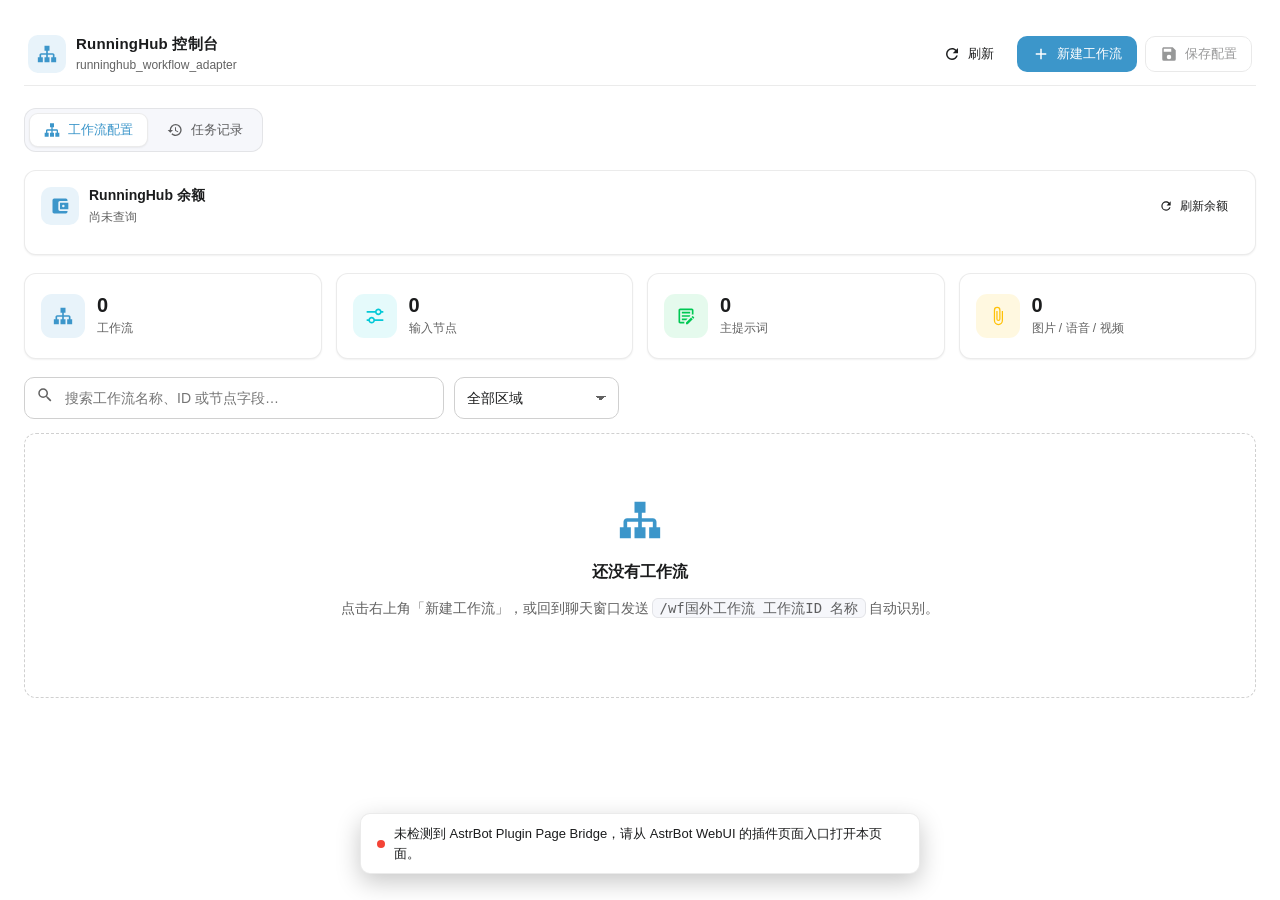
==== commit 408c39a3: "fix: repair RunningHub migration and Pages lifecycle regressions" ====
--- a/pages/workflow-editor/index.html
+++ b/pages/workflow-editor/index.html
@@ -8,7 +8,7 @@
 <link rel="stylesheet" href="./style.css">
 <style>
 *{box-sizing:border-box}
-.hidden{display:none!important}
+.hidden,[hidden]{display:none!important}
 :root{
   --primary:#3c96ca;--primary-dark:#1565c0;--primary-light:#e8f3fa;
   --secondary:#2f86bd;--info:#03c9d7;--success:#00c853;--warning:#ffc107;--error:#f44336;
@@ -456,7 +456,7 @@
             <button class="btn text small" id="wfPreviewBtn" type="button"><span class="icon icon-preview" style="width:14px;height:14px" aria-hidden="true"></span>预览</button>
           </div>
           <input type="file" id="wfTemplateFile" accept=".txt,.md,text/plain,text/markdown" hidden>
-          <div class="hint" id="wfTemplateHint">模板存放在插件 prompt/ 目录，上传成功后会自动选中。</div>
+          <div class="hint" id="wfTemplateHint">模板保存在插件持久化数据目录，更新插件时保留；上传后自动选中。</div>
         </div>
         <div class="field full"><label class="check-row"><input type="checkbox" id="wfEnhance"> 启用 LLM 提示词扩写</label></div>
       </div>
@@ -847,7 +847,7 @@
   state.dirty = dirty;
   $("dirtyBadge").classList.toggle("show", dirty);
   $("saveBtn").disabled = state.saving || !dirty;
-  $("saveBtn").textContent = dirty ? "保存配置 ●" : "保存配置";
+  $("saveBtn").textContent = state.saving ? "保存中…" : dirty ? "保存配置 ●" : "保存配置";
 }
 function inferType(fieldName) {
   const f = String(fieldName || "").toLowerCase();
@@ -924,8 +924,7 @@
   if (value) {
     const error = valueError(value);
     if (error) return fail(`默认值${error}`);
-    // Numeric normalization and large integers are checked exactly by Python.
-    if (node.param_type === "string" && node.choices.length && !node.choices.includes(value)) return fail(`默认值需选自：${node.choices.join("、")}`);
+    // Python validates choices and canonicalizes short labels and numeric values.
   }
   return { ok: true, node };
 }
@@ -1088,7 +1087,7 @@
   const path = $("wfTemplate").value;
   const t = state.templates.find((item) => item.path === path);
   const hint = $("wfTemplateHint");
-  if (!path) hint.textContent = "未选择模板；模板存放在插件 prompt/ 目录。";
+  if (!path) hint.textContent = "未选择模板；上传模板保存在插件持久化数据目录，更新插件时保留。";
   else if (t) hint.textContent = `${t.name} · ${formatSize(t.size)}`;
   else hint.textContent = `自定义路径：${path}`;
 }
@@ -1305,12 +1304,13 @@
   state.saving = true;
   $("saveBtn").disabled = true;
   $("saveBtn").textContent = "保存中…";
+  const submitted = clone(state.workflows);
   try {
-    const res = normalizeApiResponse(await bridge.apiPost("page/config", { workflows: state.workflows }));
+    const res = normalizeApiResponse(await bridge.apiPost("page/config", { workflows: submitted }));
     if (!res || res.success === false) throw new Error(res?.message || "保存失败");
-    state.original = clone(state.workflows);
-    setDirty(false);
-    toast(res.message || `已保存 ${res.workflow_nodes || 0} 个节点`, "ok");
+    state.original = submitted;
+    setDirty(JSON.stringify(state.workflows) !== JSON.stringify(submitted));
+    toast(state.dirty ? "本次配置已保存；保存期间的新修改尚未保存" : res.message || `已保存 ${res.workflow_nodes || 0} 个节点`, "ok");
   } catch (err) {
     toast(String(err?.message || err), "err", 5000);
   } finally {
